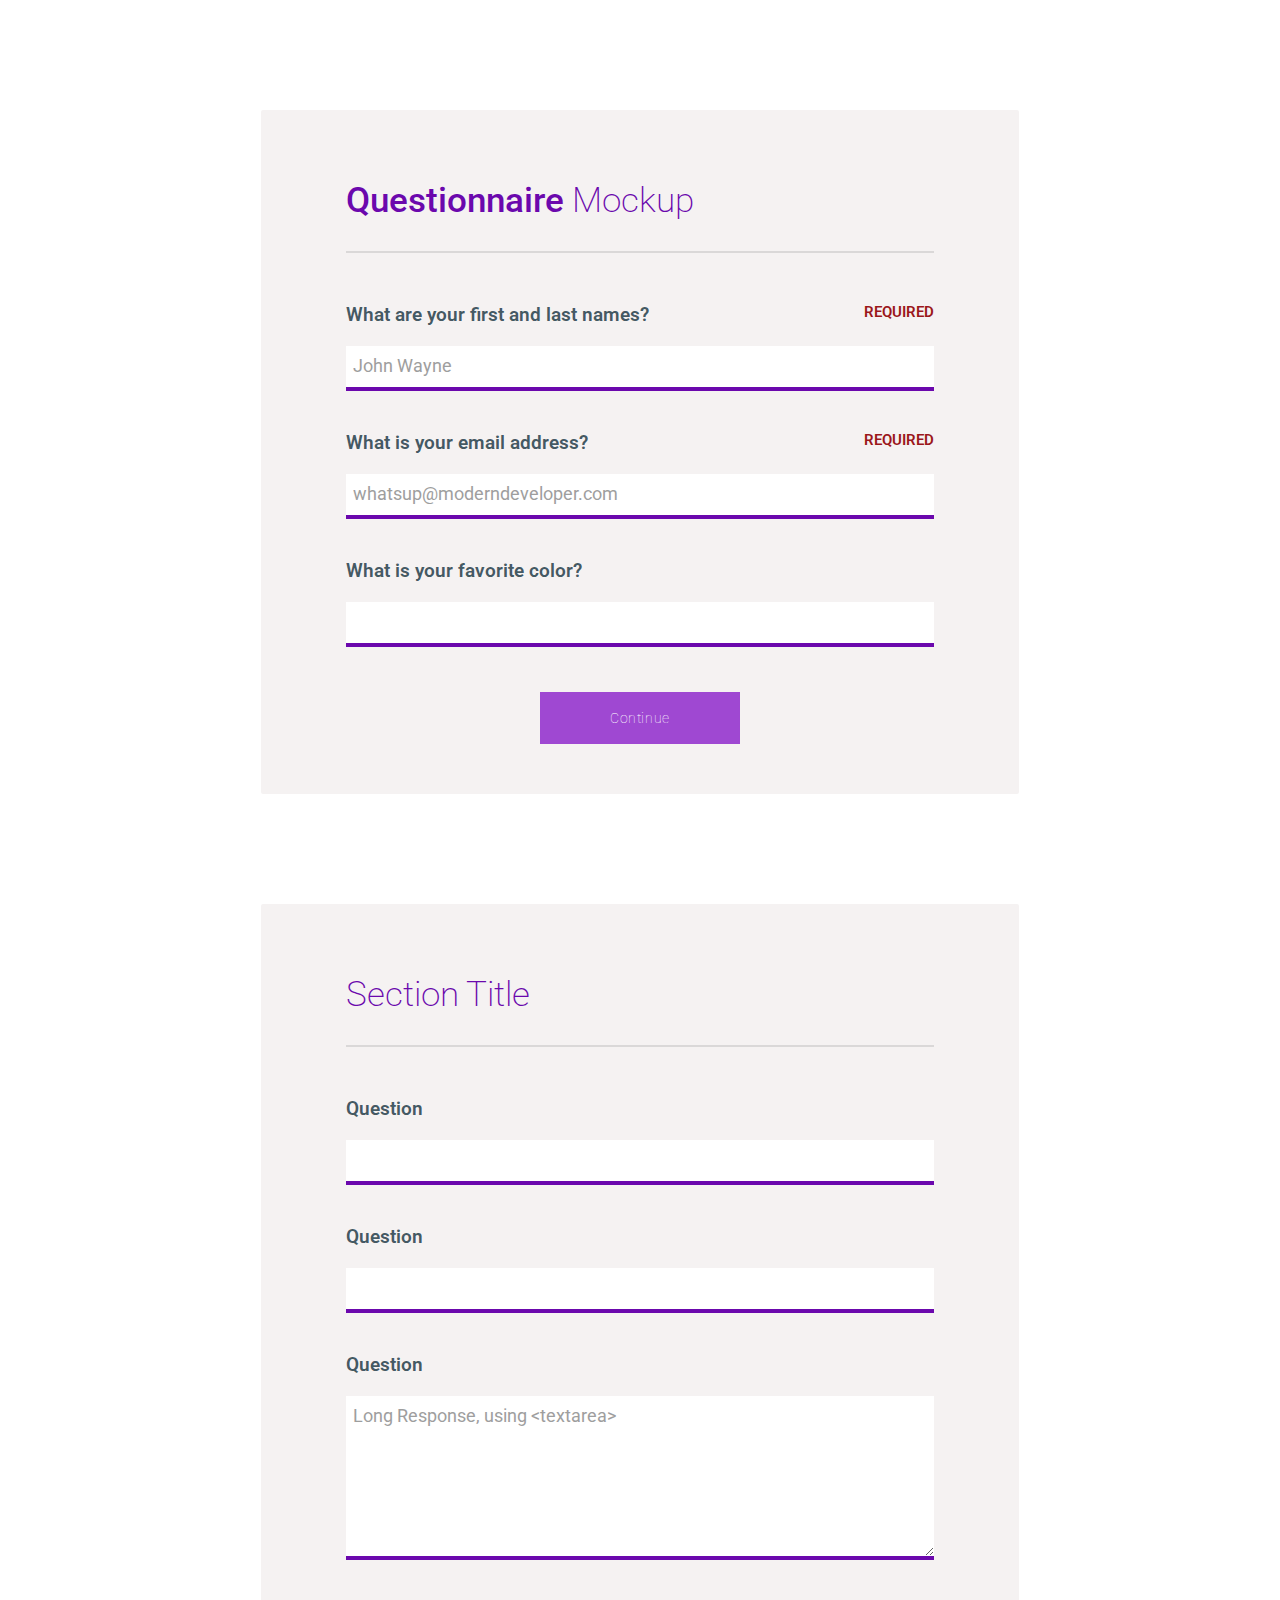
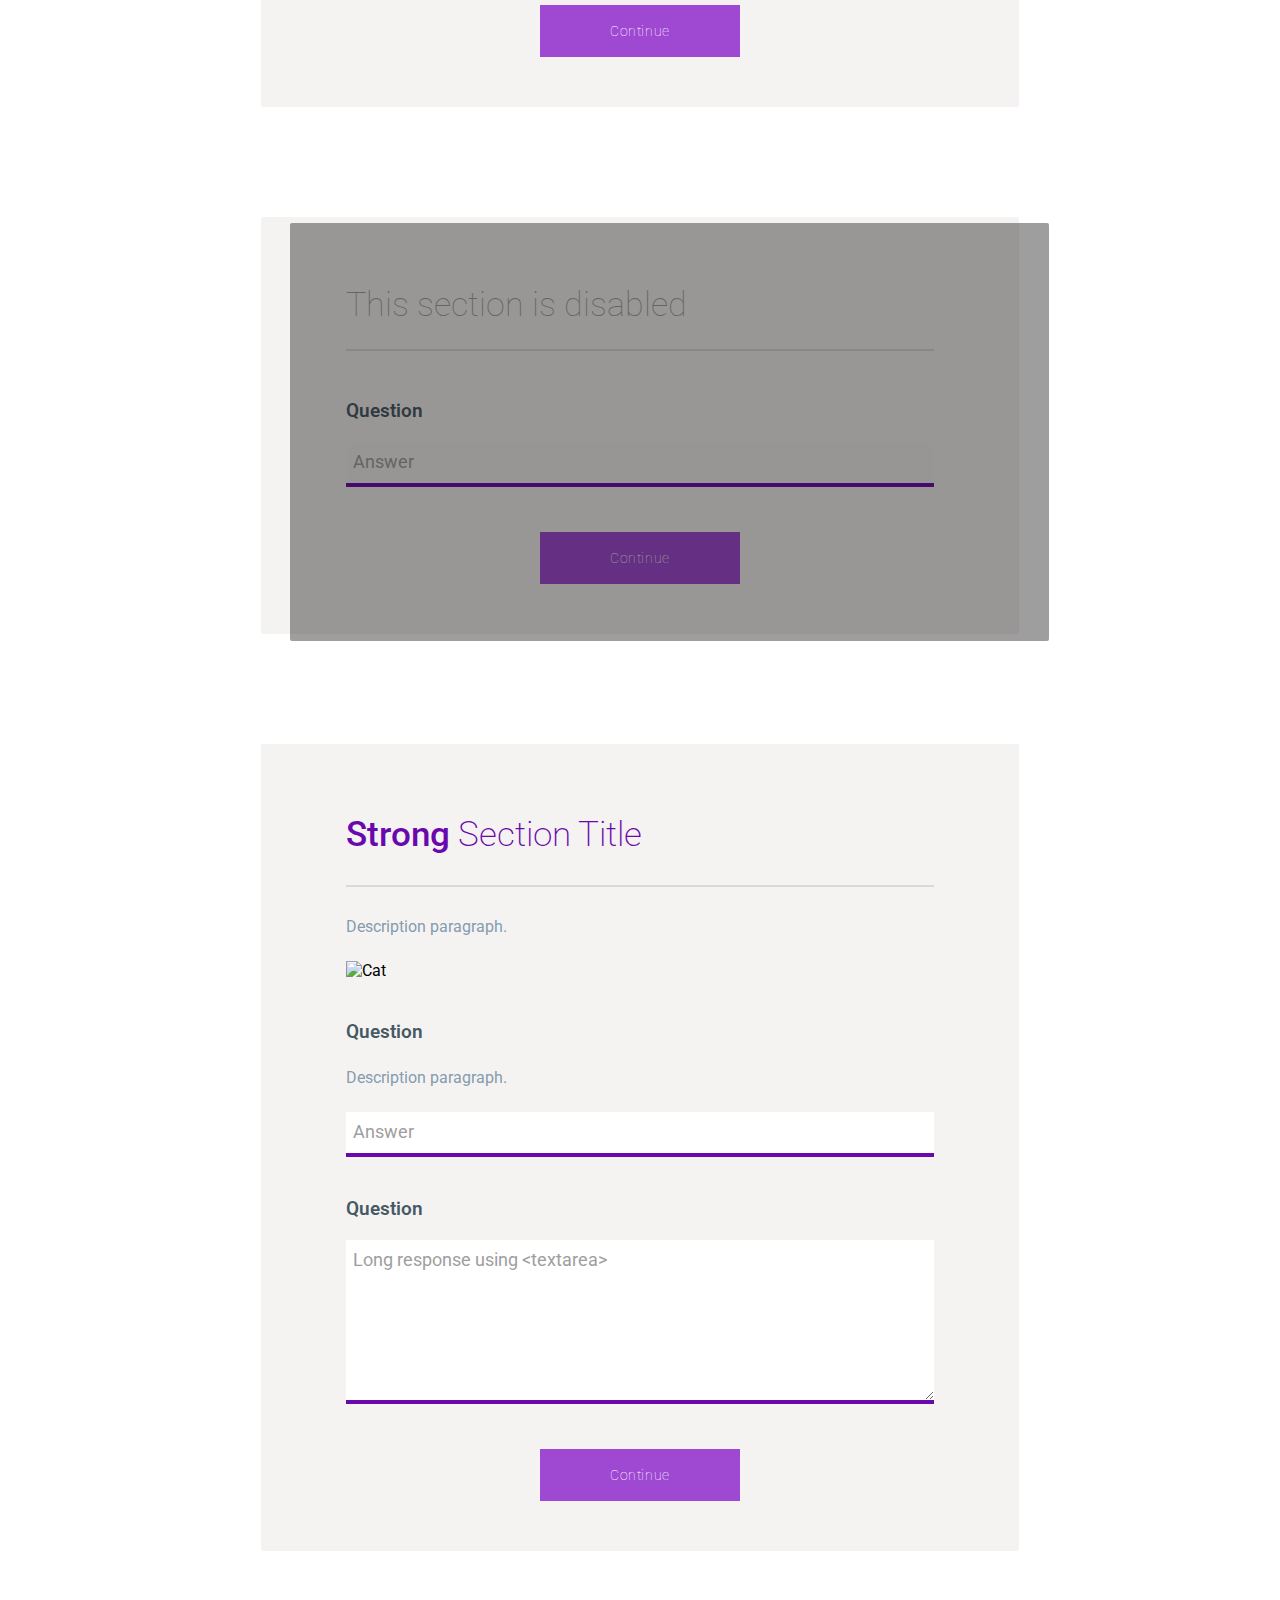
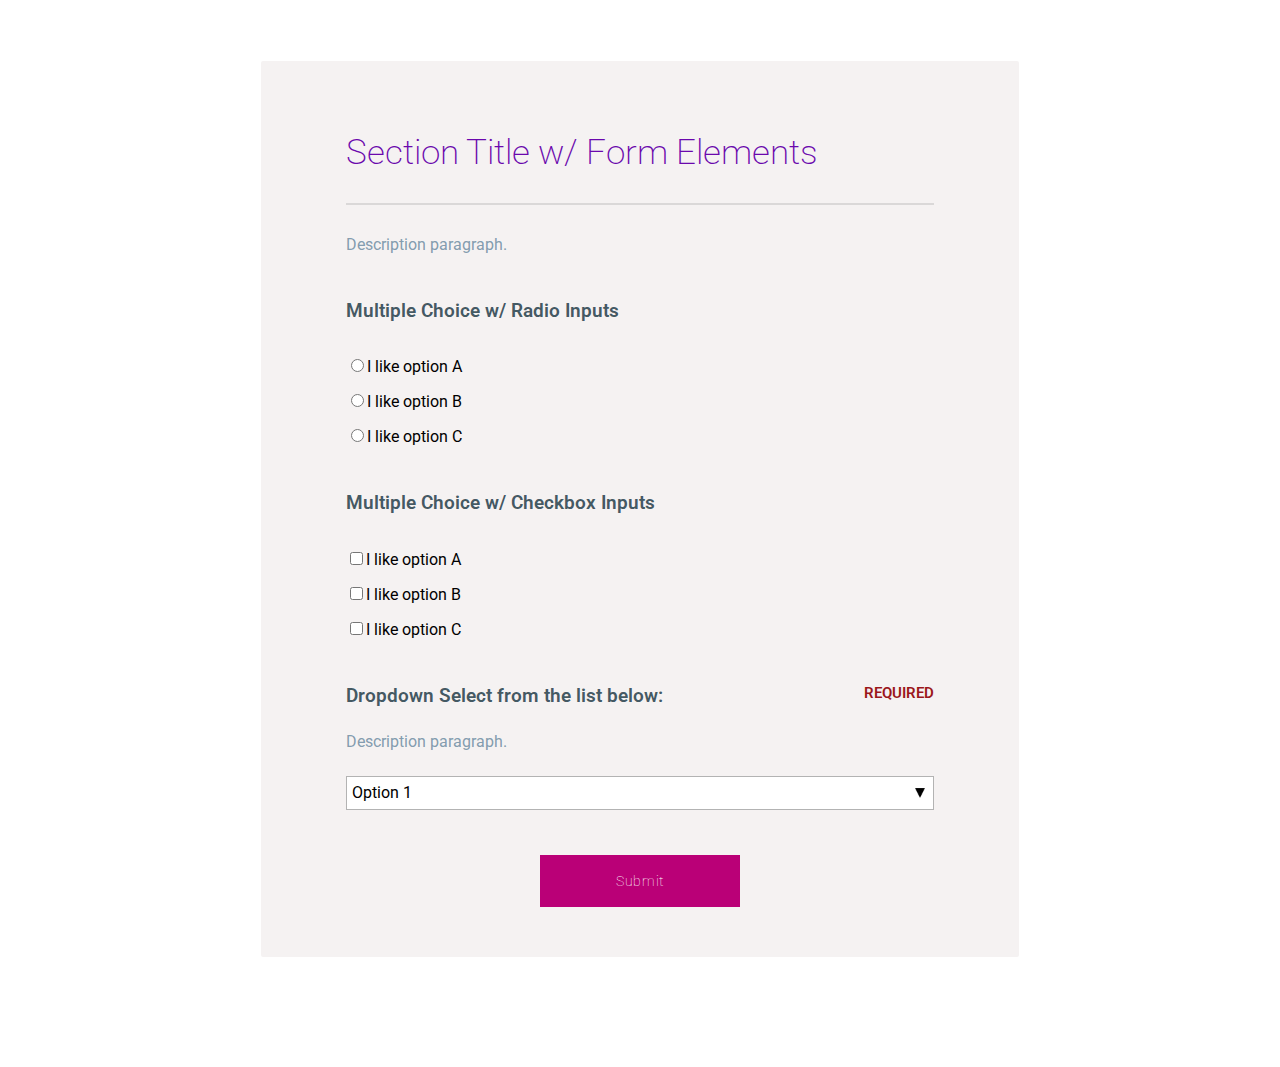
==== index.html @ afa5de81 "Continue working on the CSS; complete layout and work on styling" ====
<!DOCTYPE html>
<html lang="en">
<head>
	<meta charset="UTF-8">
	<title>Questionnaire App</title>
	<link rel="stylesheet" type="text/css" href="./style.css">
	<link href="https://fonts.googleapis.com/css?family=Roboto:400,300,500,700" rel="stylesheet" type="text/css">
</head>
<body>
	<form action="" class="questionnaire">
		<fieldset class="questionnaire-card">
			<h2 class="title">
				<strong>Questionnaire</strong> Mockup
			</h2>
			<label for="card1-name" class="question required">What are your first and last names?</label>
			<input type="text" id="card1-name" class="short-answer" placeholder="John Wayne">
			<label for="card1-email" class="question required">What is your email address?</label>
			<input type="text" id="card1-email" class="short-answer" placeholder="whatsup@moderndeveloper.com">
			<label for="card1-color" class="question">What is your favorite color?</label>
			<input type="text" id="card1-color" class="short-answer" placeholder="">
			<button class="button">Continue</button>
		</fieldset>

		<fieldset class="questionnaire-card">
			<h2 class="title">
					Section Title
			</h2>
			<label for="card2-question1" class="question">Question</label>
			<input type="text" id="card2-question1" class="short-answer" placeholder="">
			<label for="card2-question2" class="question">Question</label>
			<input type="text" id="card2-question2" class="short-answer" placeholder="">
			<label for="card2-question3" class="question">Question</label>
			<textarea name="" id="card2-question3" class="long-answer" cols="30" rows="7" placeholder="Long Response, using &lt;textarea&gt;"></textarea>
			<button class="button">Continue</button>
		</fieldset>

		<div class="disabled-gray"></div>
		<fieldset class="questionnaire-card disabled">
			<h2>This section is disabled</h2>
			<label class="question" for="card3-question1">Question</label>
			<input id="card3-question1" class ="short-answer" type="text" placeholder="Answer" disabled>
			<button class="button" disabled>Continue</button>
		</fieldset>

		<fieldset class="questionnaire-card">
			<h2 class="title">
				<strong>Strong</strong> Section Title
			</h2>
			<p class="description">Description paragraph.</p>
			<img class="form-image" src="./images/city_and_sun.jpeg" alt="Cat">
			<label class="question" for="card4-question1">Question</label>
			<p class="description">Description paragraph.</p>
			<input id="card4-question1" class="short-answer" type="text" placeholder="Answer">
			<label class="question" for="card4-question2">Question</label>
			<textarea name="" id="card4-question2" class="long-answer" cols="30" rows="7" placeholder="Long response using &lt;textarea&gt;"></textarea>
			<button class="button">Continue</button>
		</fieldset>

		<fieldset class="questionnaire-card">
			<h2 class="title">Section Title w/ Form Elements</h2>
			<p class="description">Description paragraph.</p>
			<fieldset class="multiple-choice">
			<legend class="multiple-choice-header">Multiple Choice w/ Radio Inputs</legend>
				<label for="card5-radio1">
				<input id="card5-radio1" type="radio" name="radio" class="radio">I like option A
				</label>
				<label for="card5-radio2">
					<input id="card5-radio2" type="radio" name="radio" class="radio">I like option B
				</label>
				<label for="card5-radio3">
					<input id="card5-radio3" type="radio" name="radio" class="radio">I like option C
				</label>
			</fieldset>
			<fieldset class="multiple-choice">
			<legend class="multiple-choice-header">Multiple Choice w/ Checkbox Inputs</legend>

				<label for="card5-checkbox1"><input id="card5-checkbox1" type="checkbox">I like option A</label>
				<label for="card5-checkbox2"><input id="card5-checkbox2" type="checkbox">I like option B</label>
				<label for="card5-checkbox3"><input id="card5-checkbox3" type="checkbox">I like option C</label>
			</fieldset>
			<label for="card5-select1" class="select-label required">Dropdown Select from the list below:</label>
			<p class="description">Description paragraph.</p>
			<div class="select">
				<select name="" id="card5-select1" class="dropdown">
					<option value="">Option 1</option>
					<option value="">Option 2</option>
				</select>
			</div>
			<input type="submit" class="submit">
		</fieldset>
	</form>
</body>
</html>
---- style.css ----
* {
    box-sizing: border-box;
}

/*element styles*/

html {
  background: url(./images/city_and_water.jpg) no-repeat center center fixed;
  -webkit-background-size: cover;
  -moz-background-size: cover;
  -o-background-size: cover;
  background-size: cover;
}

body {
    font-size: 16px;
    font-family: "Roboto", "Helvetica Neue", sans-serif;
}

select {
    height: 3rem;
    border: 1px solid #ccc;
    font-size: inherit;
    font-family: inherit;
    background: url(./images/down_arrow.png) no-repeat right #fff;
    width: 100%;
    padding: 5px;
    font-size: 16px;
    line-height: 1;
    border: 1px solid rgba(128, 128, 128, 0.6);
    border-radius: 0;
    height: 34px;
    -webkit-appearance: none;
    background-size: 10px;
    background-position: 98.5%;
}

.submit {
    background: #BA0077;
}

.button {
    background: #9F48D2;
}

button,
.submit {
    color: white;
    font-family: Roboto;
    font-size: 14px;
    font-weight: 100;
    letter-spacing: .04em;
    width: 200px;
    padding: 18px;
    border: none;
    margin: 45px auto 0;
    display: block;
    cursor: pointer;
    transition: .2s;
}



strong {
    font-weight: 500;
}


/*class and ID styles*/

fieldset.questionnaire-card {
    width: 60%;
    margin: 110px auto;
    padding: 40px 85px 50px;
    /*background: #FAFAFA;*/
    background: #F5F2F2;
    border: none;
    border-radius: 2px;
}

h2.title {
    color: #6B08AD;
    padding-bottom: 30px;
    border-bottom: 2px solid rgba(128, 128, 128, 0.23);
    font-size: 2.2em;
    font-weight: 200;
    margin-bottom: 30px;
}

.disabled h2 {
    color: rgba(128, 128, 128, 0.74);
    font-weight: 100;
    font-size: 2.1em;
    border-bottom: 2px solid rgba(128, 128, 128, 0.23);
    padding-bottom: 25px;
}

.multiple-choice-header {
    margin-bottom: 9px;
}

.question, .multiple-choice-header, .select-label {
    font-weight: 600;
    color: rgba(28, 55, 68, 0.84);
    font-size: 1.2em;
    display: block;
    padding: 20px 0;
}

.short-answer {
    height: 45px;
}

.short-answer, .long-answer  {
    padding: 10px 7px;
    font-size: 1.1em;
    border: none;
    border-bottom: 4px solid #6B08AD;
    display: block;
    width: 100%;
    margin-bottom: 20px;
    -webkit-transition: all 0.40s;
    -moz-transition: all 0.40s;
    -ms-transition: all 0.40s;
    -o-transition: all 0.40s;
    outline: none;
}

.description {
    color: rgba(116, 145, 166, 0.90);;
    font-size: 1rem;
    margin-top: 5px;
    margin-bottom: 25px;
}

.multiple-choice {
    border: none;
    padding-left: 0;
    margin-left: 0;
}

.multiple-choice label {
    display: block;
    margin: 0 0 15px 0;
}

.disabled-gray {
    width: 59.3%;
    height: 418px;
    background: rgba(14, 13, 13, 0.4);
    position: absolute;
    top: 1823px;
    left: 290px;
    border-radius: 2px;
}

img.form-image {
    width: 100%;
    margin: 20px 0;
    display: block;
}

::-webkit-input-placeholder { /* WebKit, Blink, Edge */
    color: #9e9e9e;
    font-family: Roboto;
}
:-moz-placeholder { /* Mozilla Firefox 4 to 18 */
    color: #9e9e9e;
    font-family: Roboto;
    opacity:  1;
}
::-moz-placeholder { /* Mozilla Firefox 19+ */
    color: #9e9e9e;
    font-family: Roboto;
    opacity:  1;
}
:-ms-input-placeholder { /* Internet Explorer 10-11 */
    color: #9e9e9e;
    font-family: Roboto;
}


/*pseudo elements and styles*/

label.question.required:after,
label.select-label.required:after {
    content: "Required";
    float: right;
    color: #9B171B;
    font-size: .8em;
    text-transform: uppercase;
}

.short-answer:focus,
.long-answer:focus  {
  background: rgba(107, 8, 173, 0.05);
  /*box-shadow:  0 0 5px 2px #6B08AD;*/
/*  border-top: 4px solid #6B08AD;
  height: 41px;*/
}

button:active,
.submit:active {
    position: relative;
    top: 3px;
    outline: none;
}

input:focus,
button:focus,
select:focus {
    outline: none;
}

button:hover {
    background: #6B08AD;
}

.submit:hover {
    background: #920860;
}

button:hover,
.submit:hover {
    transition: .2s;
}

.disabled button:hover {
    background: #9F48D2;
    cursor: default;
}
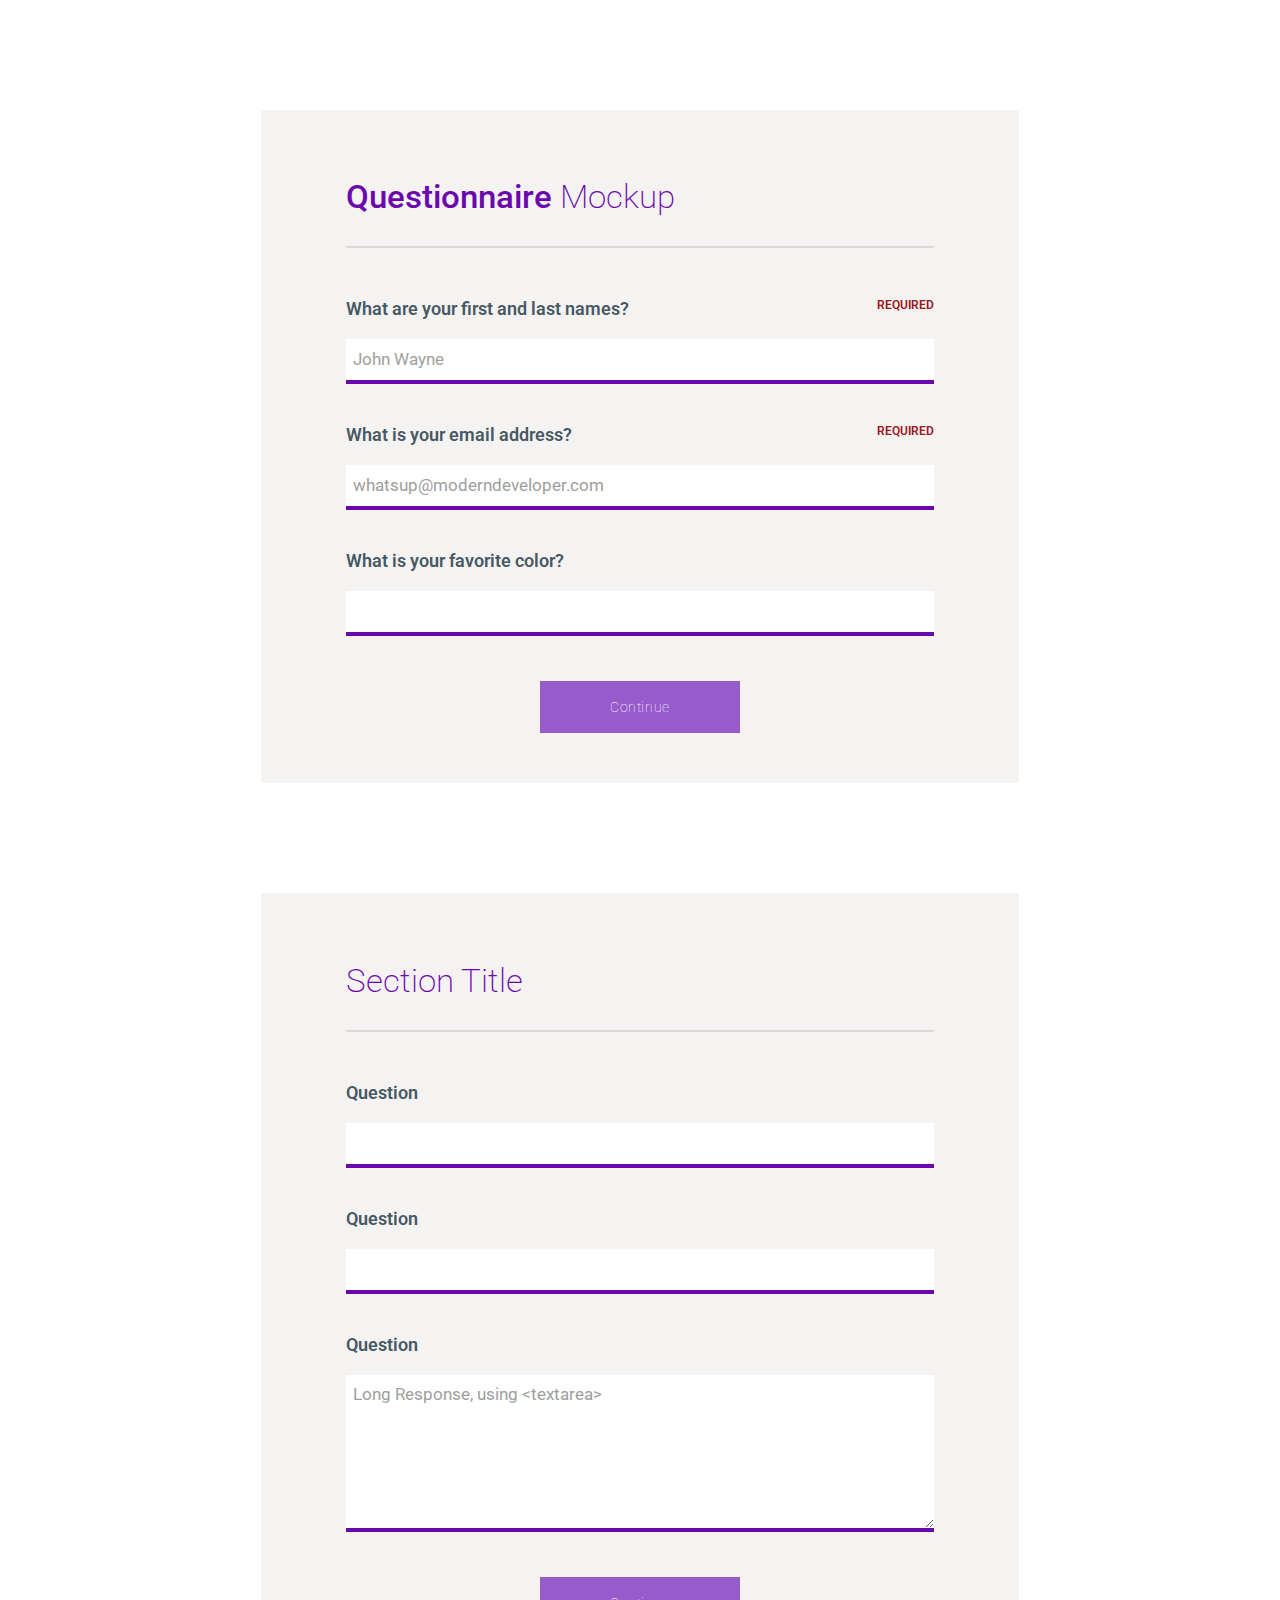
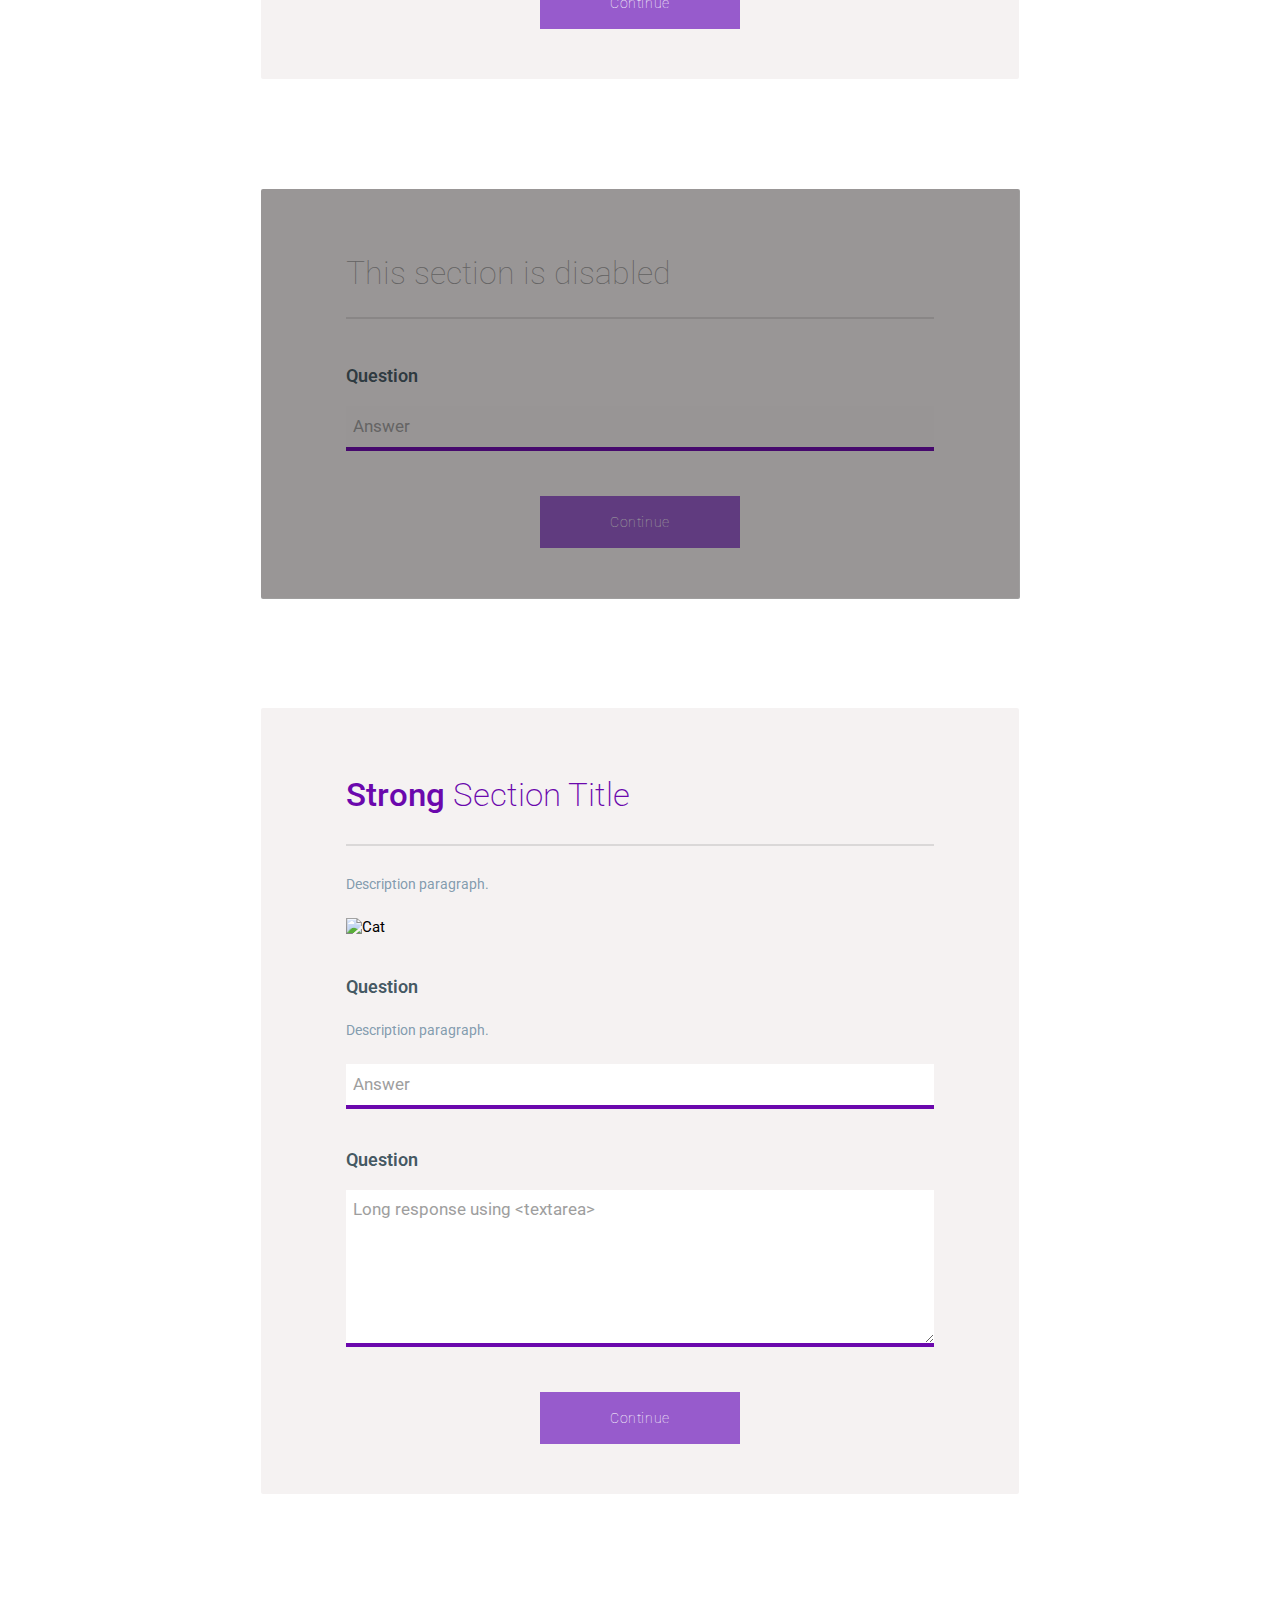
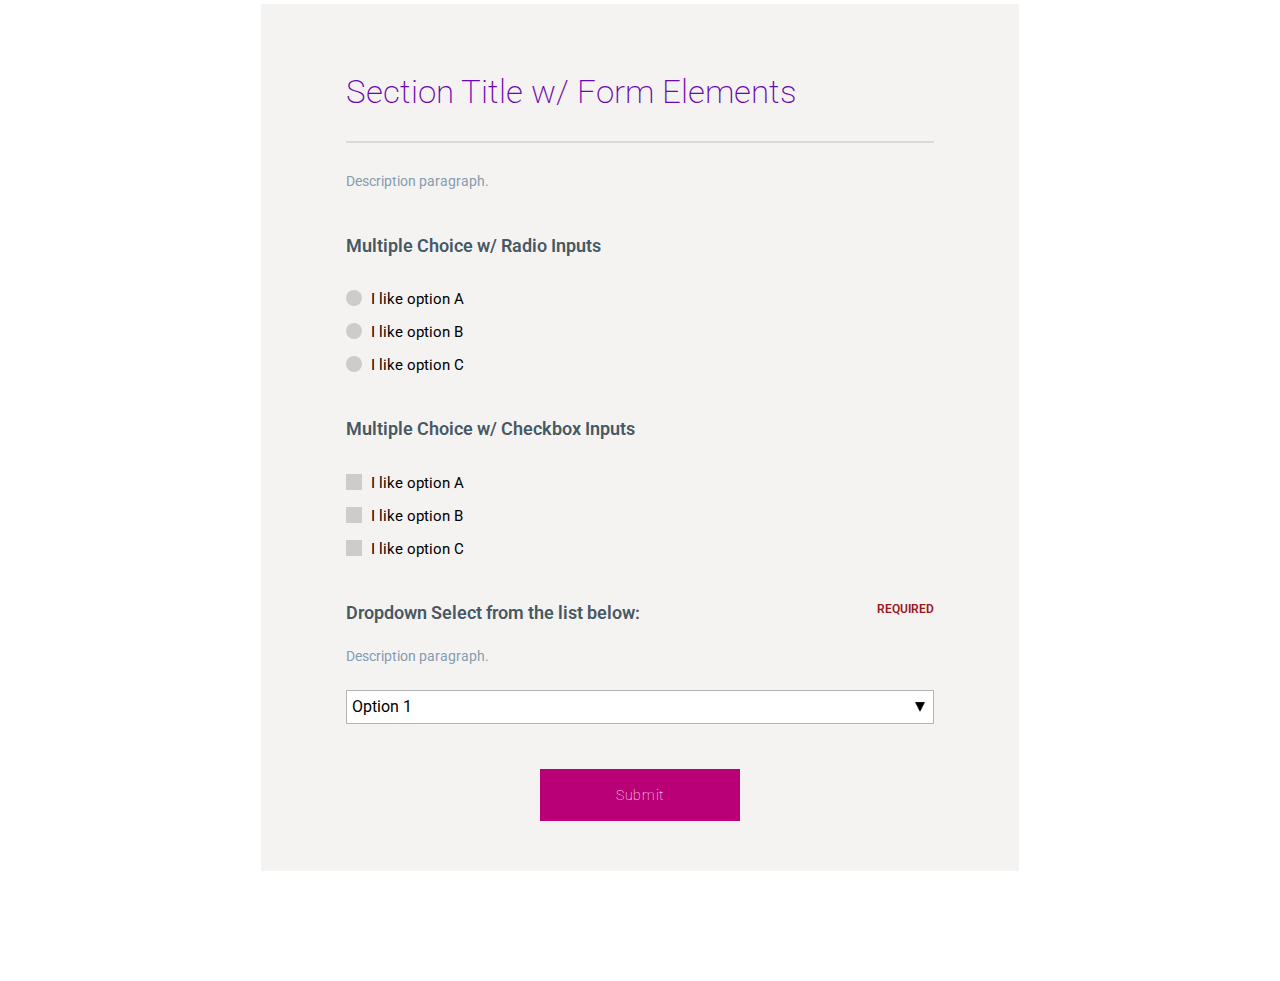
==== commit 43dbcfcf: "* Changed button color to a more blueish purple * Made font-size 1px smaller * Disabled div was a bi" ====
--- a/index.html
+++ b/index.html
@@ -34,8 +34,8 @@
 			<button class="button">Continue</button>
 		</fieldset>
 
-		<div class="disabled-gray"></div>
 		<fieldset class="questionnaire-card disabled">
+			<div class="disabled-gray"></div>
 			<h2>This section is disabled</h2>
 			<label class="question" for="card3-question1">Question</label>
 			<input id="card3-question1" class ="short-answer" type="text" placeholder="Answer" disabled>
@@ -61,22 +61,24 @@
 			<p class="description">Description paragraph.</p>
 			<fieldset class="multiple-choice">
 			<legend class="multiple-choice-header">Multiple Choice w/ Radio Inputs</legend>
-				<label for="card5-radio1">
-				<input id="card5-radio1" type="radio" name="radio" class="radio">I like option A
+				<input id="card5-radio1" type="radio" name="radio" class="radio">
+				<label for="card5-radio1" class="radio-label">I like option A
 				</label>
-				<label for="card5-radio2">
-					<input id="card5-radio2" type="radio" name="radio" class="radio">I like option B
+				<input id="card5-radio2" type="radio" name="radio" class="radio">
+				<label for="card5-radio2" class="radio-label">I like option B
 				</label>
-				<label for="card5-radio3">
-					<input id="card5-radio3" type="radio" name="radio" class="radio">I like option C
+				<input id="card5-radio3" type="radio" name="radio" class="radio">
+				<label for="card5-radio3" class="radio-label">I like option C
 				</label>
 			</fieldset>
 			<fieldset class="multiple-choice">
 			<legend class="multiple-choice-header">Multiple Choice w/ Checkbox Inputs</legend>
-
-				<label for="card5-checkbox1"><input id="card5-checkbox1" type="checkbox">I like option A</label>
-				<label for="card5-checkbox2"><input id="card5-checkbox2" type="checkbox">I like option B</label>
-				<label for="card5-checkbox3"><input id="card5-checkbox3" type="checkbox">I like option C</label>
+				<input id="card5-checkbox1" type="checkbox">
+				<label for="card5-checkbox1" class="checkbox-label">I like option A</label>
+				<input id="card5-checkbox2" type="checkbox">
+				<label for="card5-checkbox2" class="checkbox-label">I like option B</label>
+				<input id="card5-checkbox3" type="checkbox">
+				<label for="card5-checkbox3" class="checkbox-label">I like option C</label>
 			</fieldset>
 			<label for="card5-select1" class="select-label required">Dropdown Select from the list below:</label>
 			<p class="description">Description paragraph.</p>
--- a/style.css
+++ b/style.css
@@ -13,7 +13,7 @@
 }
 
 body {
-    font-size: 16px;
+    font-size: 15px;
     font-family: "Roboto", "Helvetica Neue", sans-serif;
 }
 
@@ -40,7 +40,7 @@
 }
 
 .button {
-    background: #9F48D2;
+    background: #975bcc;
 }
 
 button,
@@ -59,16 +59,59 @@
     transition: .2s;
 }
 
-
-
 strong {
     font-weight: 500;
 }
 
+/*radio button and checkbox styling*/
+
+label.radio-label, label.checkbox-label {
+    display: inline-block;
+    cursor: pointer;
+    position: relative;
+    padding-left: 25px;
+}
+
+input[type=radio], input[type=checkbox] {
+    display: none;
+}
+
+label.radio-label:before, label.checkbox-label:before {
+    content: "";
+    width: 16px;
+    height: 16px;
+    margin-right: 10px;
+    position: absolute;
+    left: 0px;
+    bottom: 2px;
+    background-color: #CCC;
+}
+
+label.radio-label:before {
+    border-radius: 8px;
+}
+
+input[type=radio]:checked + label.radio-label:before {
+    content: "\2022";
+    color: #696969;
+    font-size: 30px;
+    text-align: center;
+    line-height: 18px;
+}
+
+input[type=checkbox]:checked + label.checkbox-label:before {
+    content: "\2714";
+    text-shadow: 1px 1px 1px rgba(0, 0, 0, .2);
+    font-size: 15px;
+    color: #696969;
+    text-align: center;
+    line-height: 16px;
+}
 
 /*class and ID styles*/
 
 fieldset.questionnaire-card {
+    position: relative;
     width: 60%;
     margin: 110px auto;
     padding: 40px 85px 50px;
@@ -128,7 +171,7 @@
 
 .description {
     color: rgba(116, 145, 166, 0.90);;
-    font-size: 1rem;
+    font-size: .9rem;
     margin-top: 5px;
     margin-bottom: 25px;
 }
@@ -145,12 +188,12 @@
 }
 
 .disabled-gray {
-    width: 59.3%;
-    height: 418px;
+    position: absolute;
+    top: 0;
+    left: 0;
+    width: 759px;
+    height: 410px;
     background: rgba(14, 13, 13, 0.4);
-    position: absolute;
-    top: 1823px;
-    left: 290px;
     border-radius: 2px;
 }
 
@@ -187,7 +230,7 @@
     content: "Required";
     float: right;
     color: #9B171B;
-    font-size: .8em;
+    font-size: .65em;
     text-transform: uppercase;
 }
 
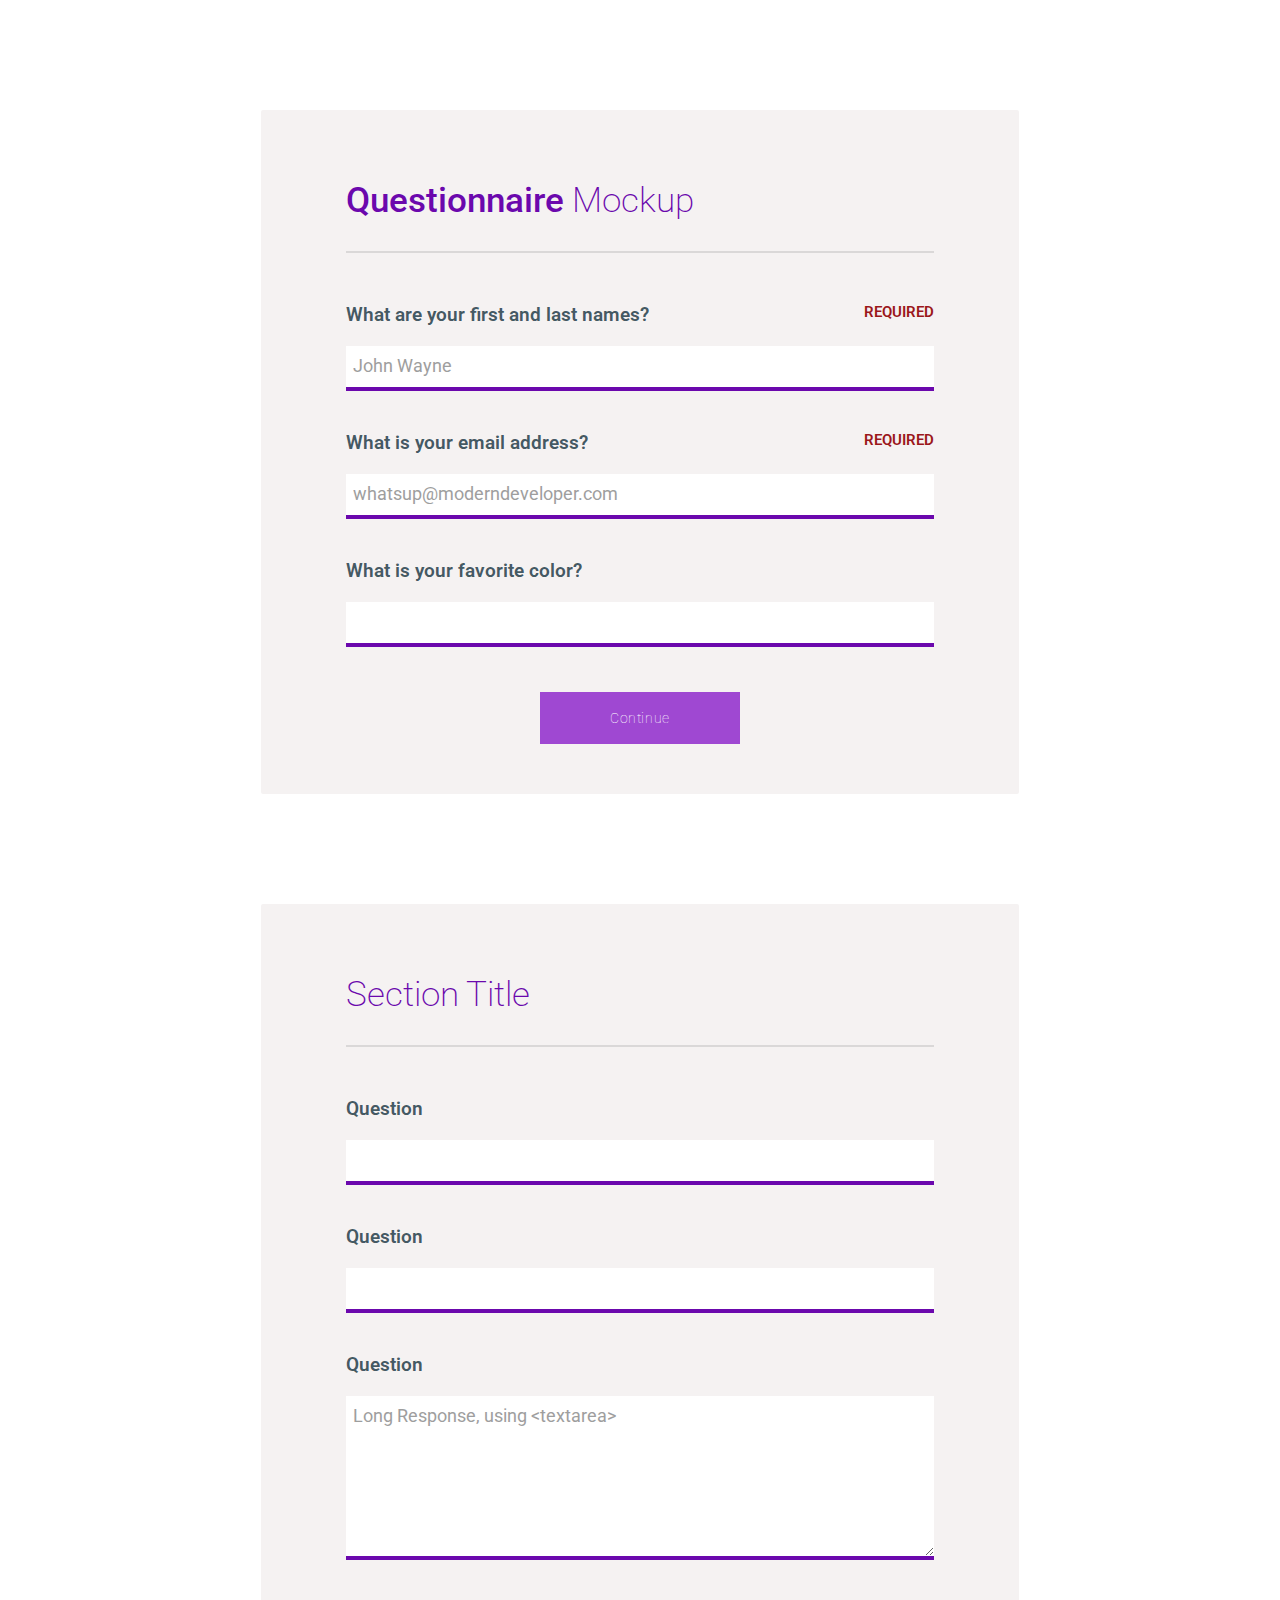
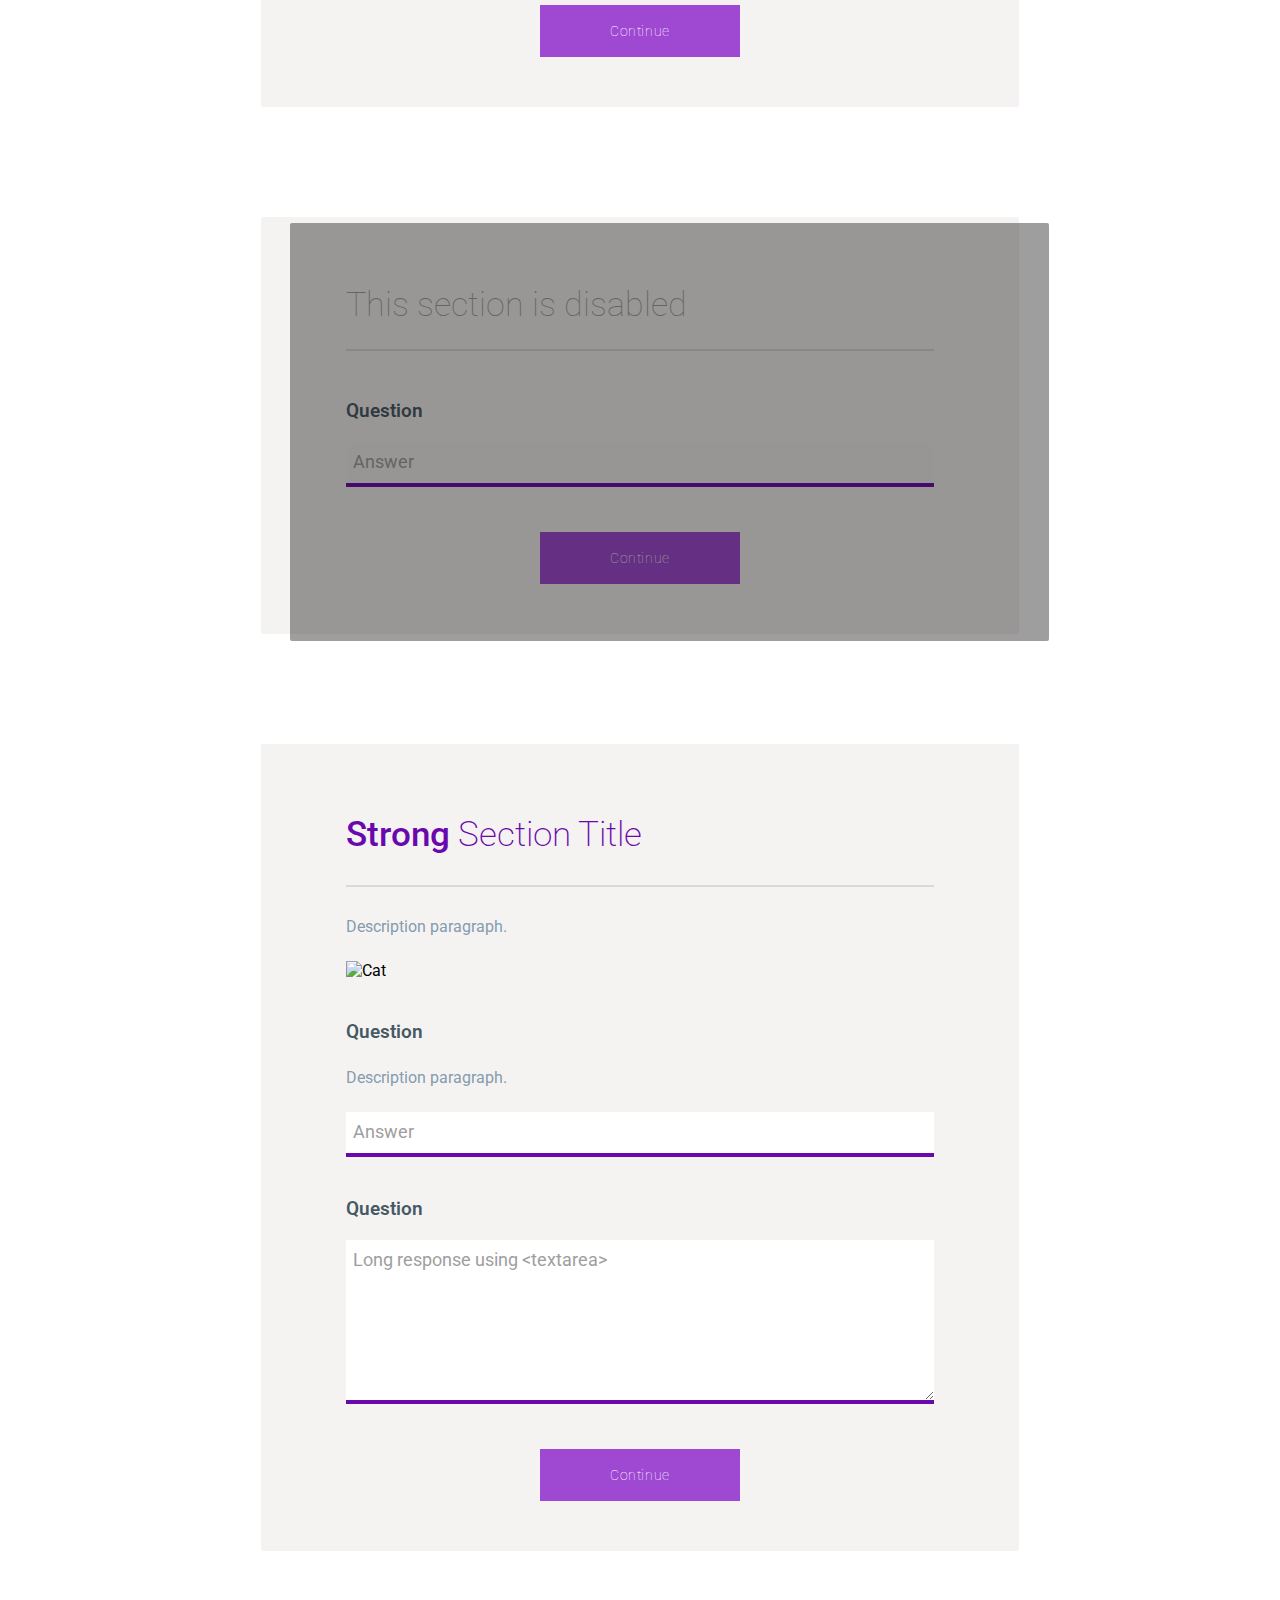
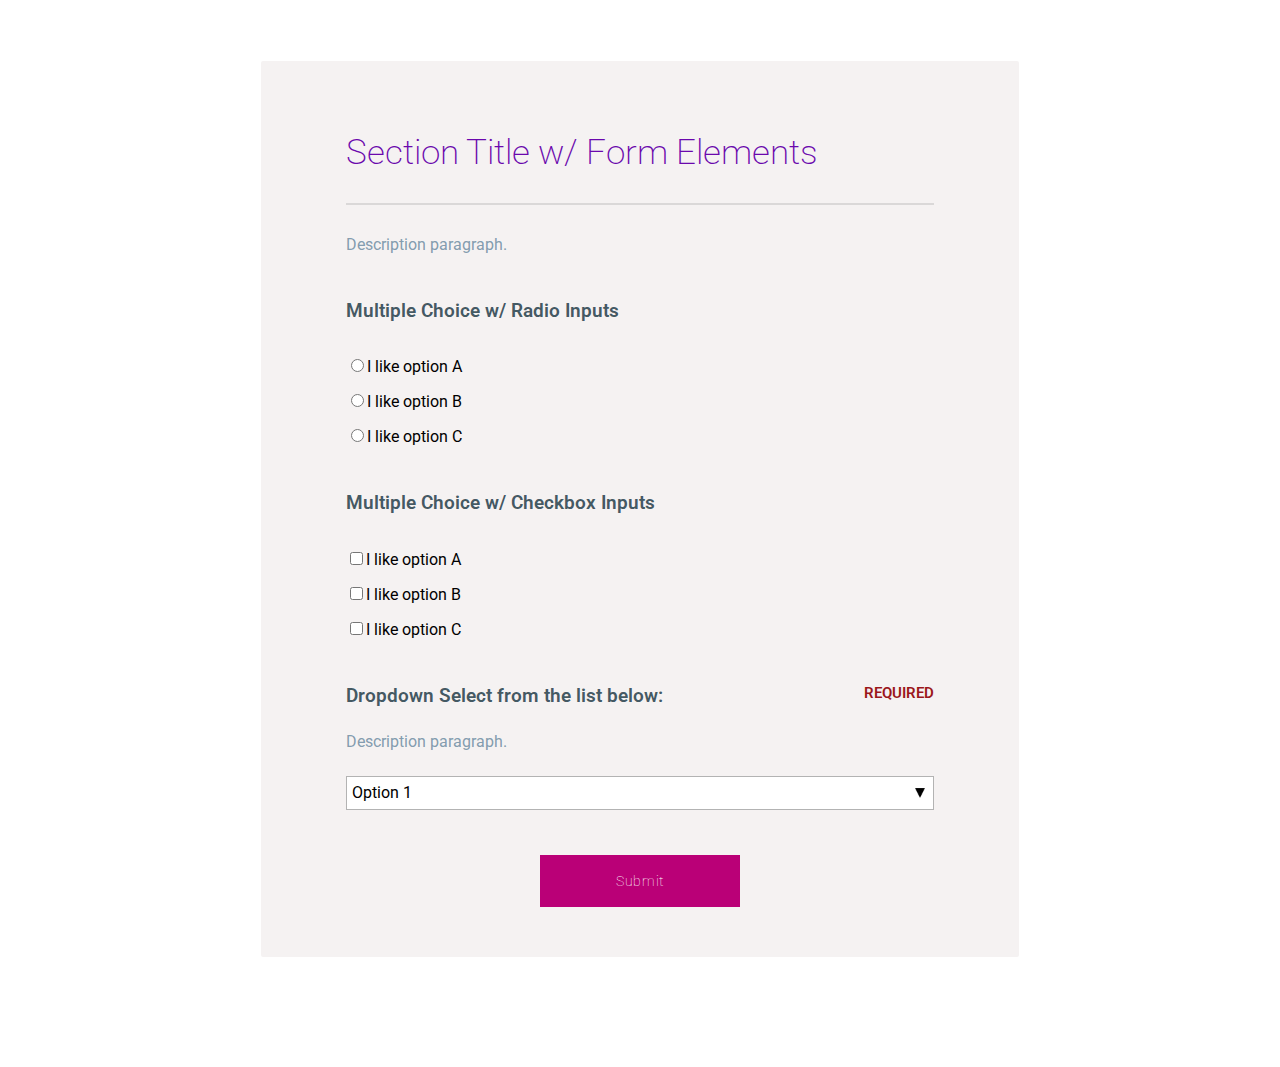
==== commit 218311aa: "Finished layout styling" ====
--- a/index.html
+++ b/index.html
@@ -34,8 +34,8 @@
 			<button class="button">Continue</button>
 		</fieldset>
 
+		<div class="disabled-gray"></div>
 		<fieldset class="questionnaire-card disabled">
-			<div class="disabled-gray"></div>
 			<h2>This section is disabled</h2>
 			<label class="question" for="card3-question1">Question</label>
 			<input id="card3-question1" class ="short-answer" type="text" placeholder="Answer" disabled>
@@ -61,24 +61,22 @@
 			<p class="description">Description paragraph.</p>
 			<fieldset class="multiple-choice">
 			<legend class="multiple-choice-header">Multiple Choice w/ Radio Inputs</legend>
-				<input id="card5-radio1" type="radio" name="radio" class="radio">
-				<label for="card5-radio1" class="radio-label">I like option A
+				<label for="card5-radio1">
+				<input id="card5-radio1" type="radio" name="radio" class="radio">I like option A
 				</label>
-				<input id="card5-radio2" type="radio" name="radio" class="radio">
-				<label for="card5-radio2" class="radio-label">I like option B
+				<label for="card5-radio2">
+					<input id="card5-radio2" type="radio" name="radio" class="radio">I like option B
 				</label>
-				<input id="card5-radio3" type="radio" name="radio" class="radio">
-				<label for="card5-radio3" class="radio-label">I like option C
+				<label for="card5-radio3">
+					<input id="card5-radio3" type="radio" name="radio" class="radio">I like option C
 				</label>
 			</fieldset>
 			<fieldset class="multiple-choice">
 			<legend class="multiple-choice-header">Multiple Choice w/ Checkbox Inputs</legend>
-				<input id="card5-checkbox1" type="checkbox">
-				<label for="card5-checkbox1" class="checkbox-label">I like option A</label>
-				<input id="card5-checkbox2" type="checkbox">
-				<label for="card5-checkbox2" class="checkbox-label">I like option B</label>
-				<input id="card5-checkbox3" type="checkbox">
-				<label for="card5-checkbox3" class="checkbox-label">I like option C</label>
+
+				<label for="card5-checkbox1"><input id="card5-checkbox1" type="checkbox">I like option A</label>
+				<label for="card5-checkbox2"><input id="card5-checkbox2" type="checkbox">I like option B</label>
+				<label for="card5-checkbox3"><input id="card5-checkbox3" type="checkbox">I like option C</label>
 			</fieldset>
 			<label for="card5-select1" class="select-label required">Dropdown Select from the list below:</label>
 			<p class="description">Description paragraph.</p>
--- a/style.css
+++ b/style.css
@@ -13,7 +13,7 @@
 }
 
 body {
-    font-size: 15px;
+    font-size: 16px;
     font-family: "Roboto", "Helvetica Neue", sans-serif;
 }
 
@@ -40,7 +40,7 @@
 }
 
 .button {
-    background: #975bcc;
+    background: #9F48D2;
 }
 
 button,
@@ -59,59 +59,16 @@
     transition: .2s;
 }
 
+
+
 strong {
     font-weight: 500;
 }
 
-/*radio button and checkbox styling*/
-
-label.radio-label, label.checkbox-label {
-    display: inline-block;
-    cursor: pointer;
-    position: relative;
-    padding-left: 25px;
-}
-
-input[type=radio], input[type=checkbox] {
-    display: none;
-}
-
-label.radio-label:before, label.checkbox-label:before {
-    content: "";
-    width: 16px;
-    height: 16px;
-    margin-right: 10px;
-    position: absolute;
-    left: 0px;
-    bottom: 2px;
-    background-color: #CCC;
-}
-
-label.radio-label:before {
-    border-radius: 8px;
-}
-
-input[type=radio]:checked + label.radio-label:before {
-    content: "\2022";
-    color: #696969;
-    font-size: 30px;
-    text-align: center;
-    line-height: 18px;
-}
-
-input[type=checkbox]:checked + label.checkbox-label:before {
-    content: "\2714";
-    text-shadow: 1px 1px 1px rgba(0, 0, 0, .2);
-    font-size: 15px;
-    color: #696969;
-    text-align: center;
-    line-height: 16px;
-}
 
 /*class and ID styles*/
 
 fieldset.questionnaire-card {
-    position: relative;
     width: 60%;
     margin: 110px auto;
     padding: 40px 85px 50px;
@@ -171,7 +128,7 @@
 
 .description {
     color: rgba(116, 145, 166, 0.90);;
-    font-size: .9rem;
+    font-size: 1rem;
     margin-top: 5px;
     margin-bottom: 25px;
 }
@@ -188,12 +145,12 @@
 }
 
 .disabled-gray {
+    width: 59.3%;
+    height: 418px;
+    background: rgba(14, 13, 13, 0.4);
     position: absolute;
-    top: 0;
-    left: 0;
-    width: 759px;
-    height: 410px;
-    background: rgba(14, 13, 13, 0.4);
+    top: 1823px;
+    left: 290px;
     border-radius: 2px;
 }
 
@@ -230,7 +187,7 @@
     content: "Required";
     float: right;
     color: #9B171B;
-    font-size: .65em;
+    font-size: .8em;
     text-transform: uppercase;
 }
 
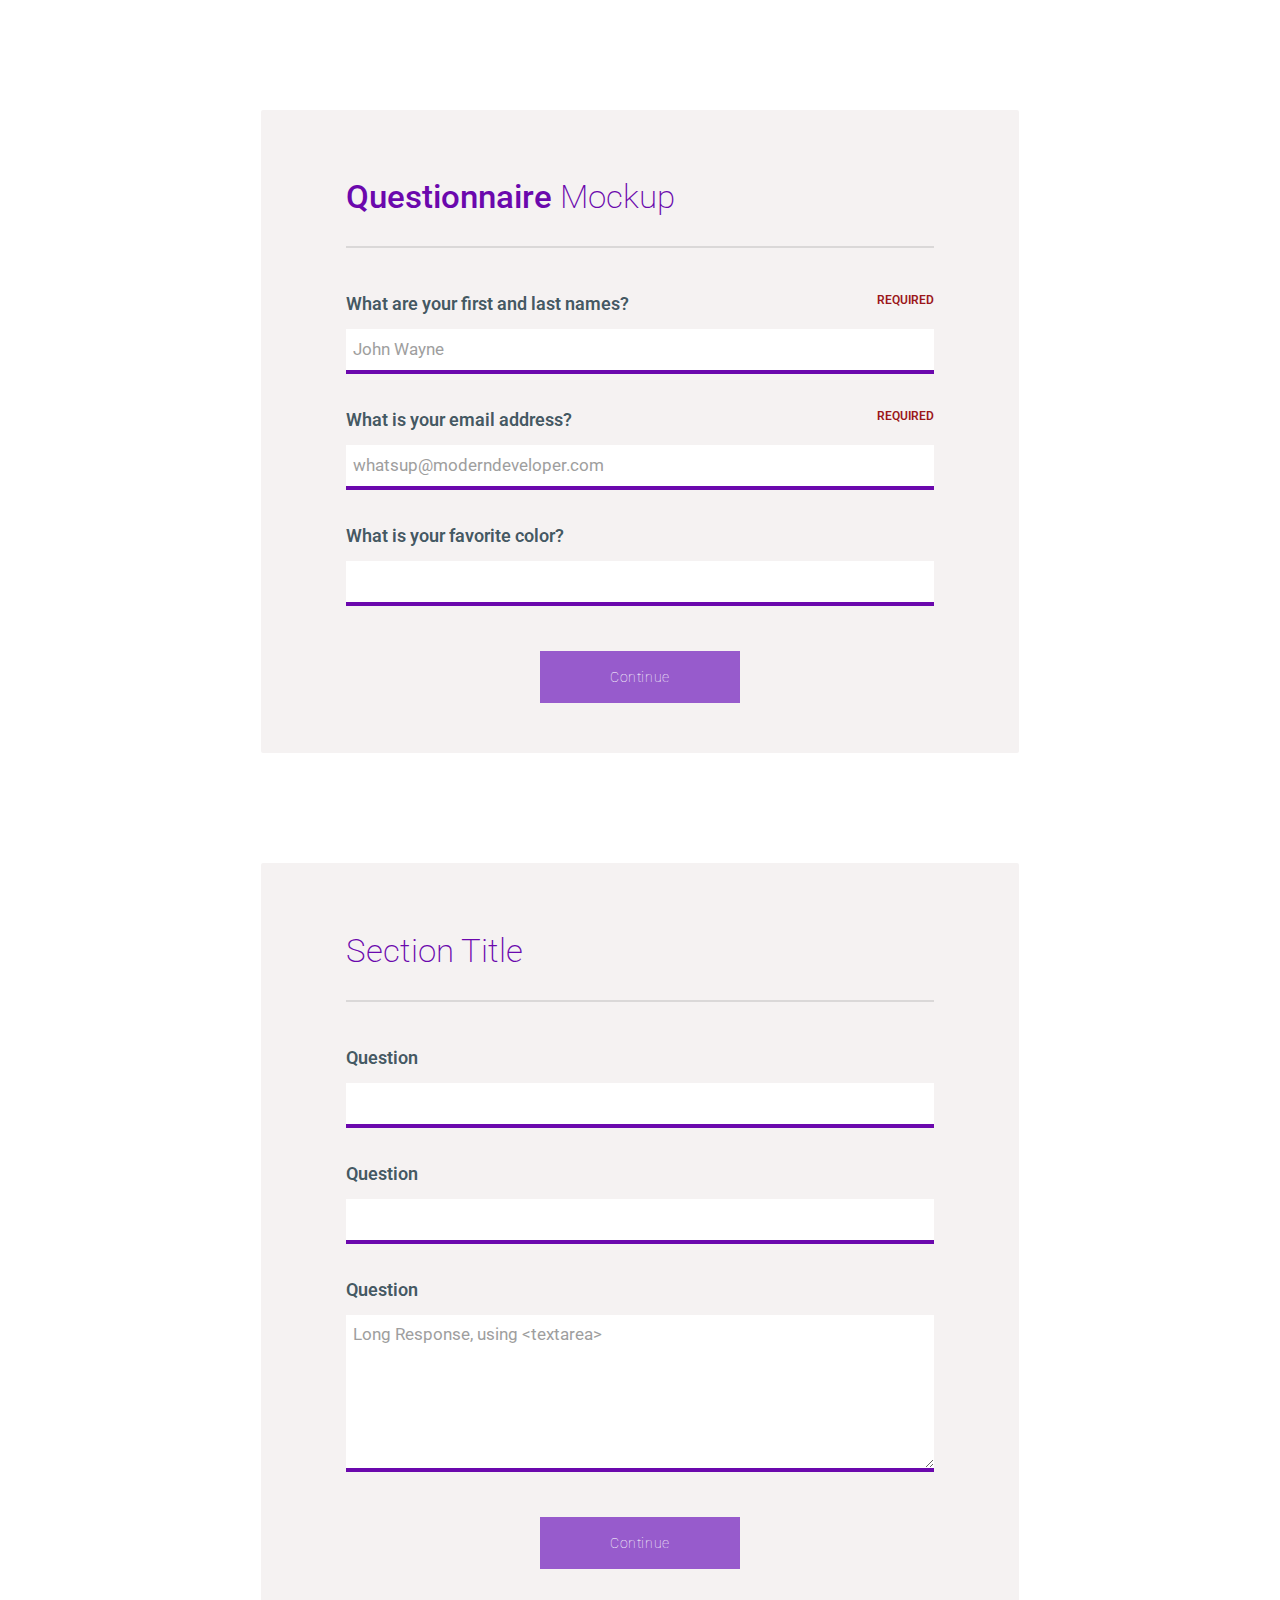
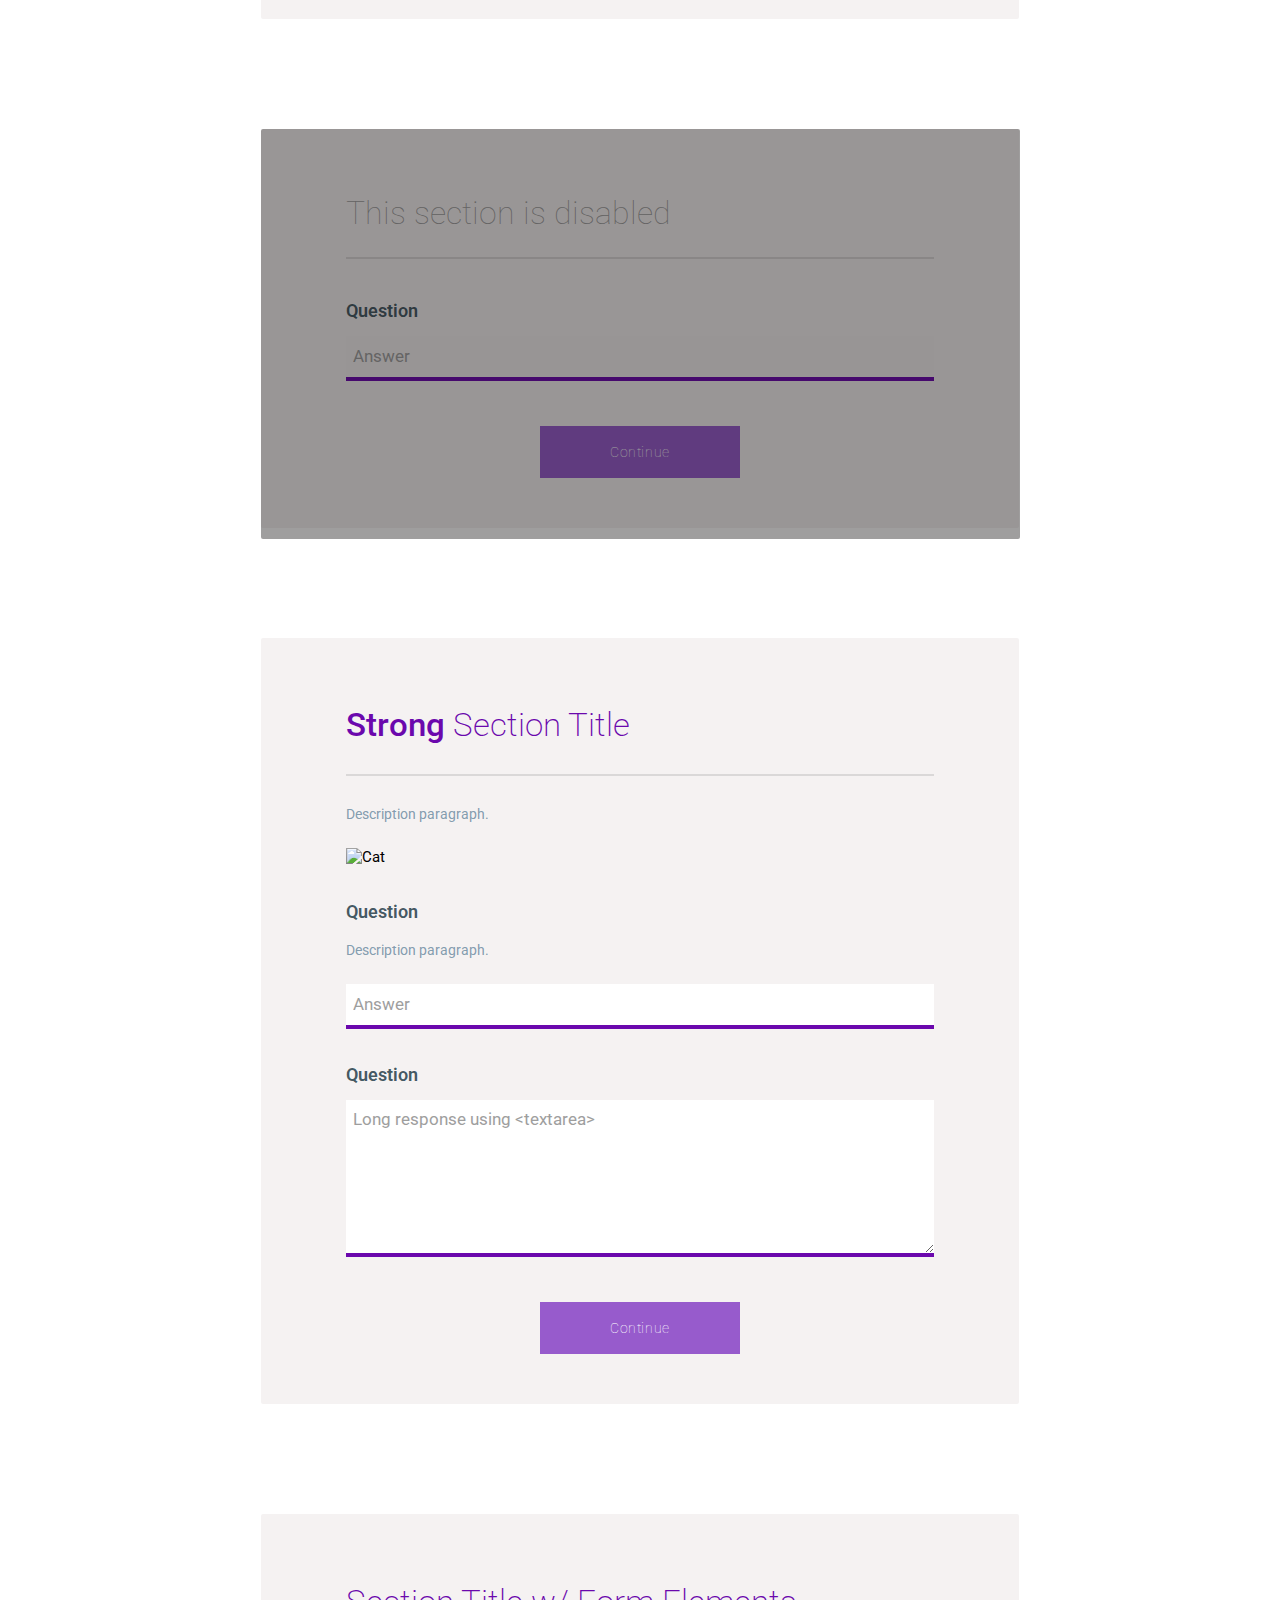
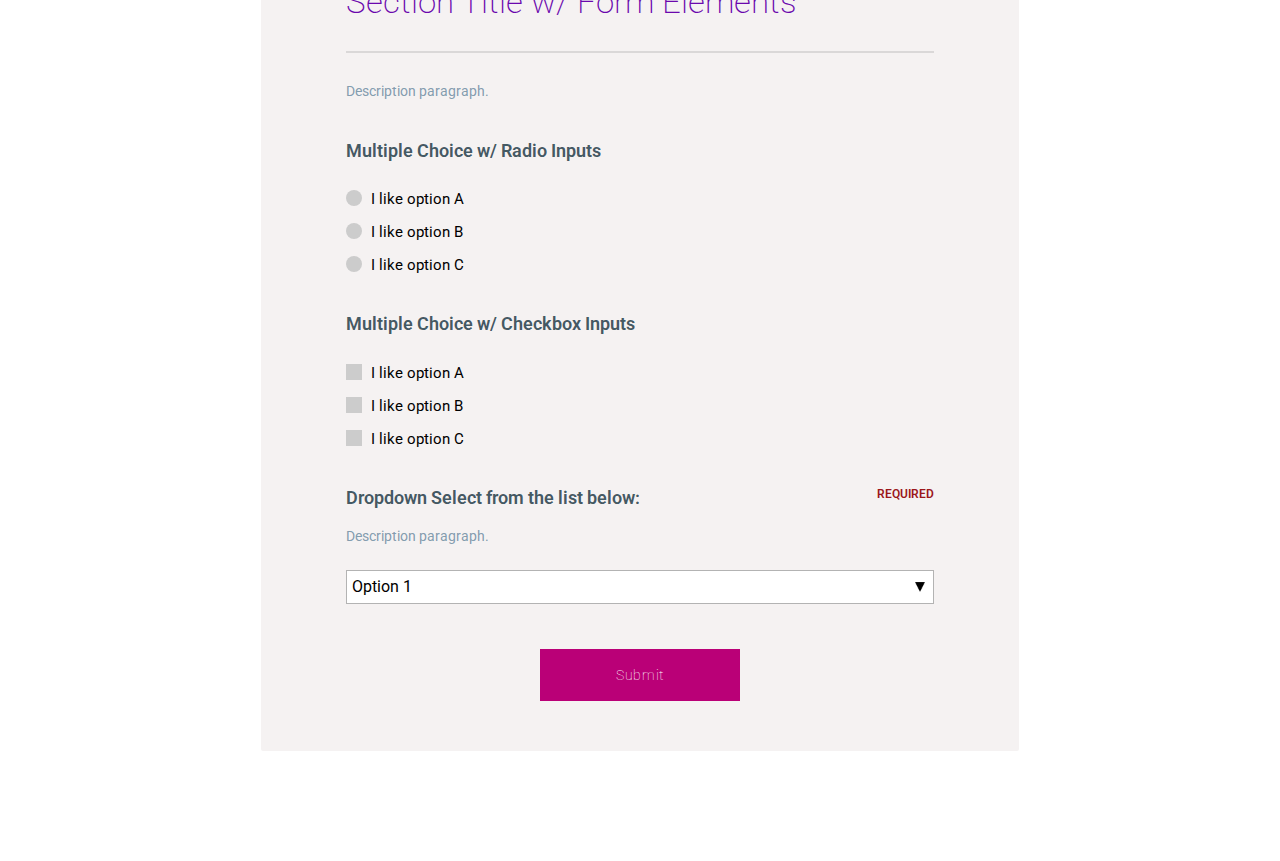
==== commit a3bc9959: "Merge Brent's round of changes from Saturday Merge remote-tracking branch 'upstream/master'" ====
--- a/index.html
+++ b/index.html
@@ -34,8 +34,8 @@
 			<button class="button">Continue</button>
 		</fieldset>
 
-		<div class="disabled-gray"></div>
 		<fieldset class="questionnaire-card disabled">
+			<div class="disabled-gray"></div>
 			<h2>This section is disabled</h2>
 			<label class="question" for="card3-question1">Question</label>
 			<input id="card3-question1" class ="short-answer" type="text" placeholder="Answer" disabled>
@@ -61,22 +61,24 @@
 			<p class="description">Description paragraph.</p>
 			<fieldset class="multiple-choice">
 			<legend class="multiple-choice-header">Multiple Choice w/ Radio Inputs</legend>
-				<label for="card5-radio1">
-				<input id="card5-radio1" type="radio" name="radio" class="radio">I like option A
+				<input id="card5-radio1" type="radio" name="radio" class="radio">
+				<label for="card5-radio1" class="radio-label">I like option A
 				</label>
-				<label for="card5-radio2">
-					<input id="card5-radio2" type="radio" name="radio" class="radio">I like option B
+				<input id="card5-radio2" type="radio" name="radio" class="radio">
+				<label for="card5-radio2" class="radio-label">I like option B
 				</label>
-				<label for="card5-radio3">
-					<input id="card5-radio3" type="radio" name="radio" class="radio">I like option C
+				<input id="card5-radio3" type="radio" name="radio" class="radio">
+				<label for="card5-radio3" class="radio-label">I like option C
 				</label>
 			</fieldset>
 			<fieldset class="multiple-choice">
 			<legend class="multiple-choice-header">Multiple Choice w/ Checkbox Inputs</legend>
-
-				<label for="card5-checkbox1"><input id="card5-checkbox1" type="checkbox">I like option A</label>
-				<label for="card5-checkbox2"><input id="card5-checkbox2" type="checkbox">I like option B</label>
-				<label for="card5-checkbox3"><input id="card5-checkbox3" type="checkbox">I like option C</label>
+				<input id="card5-checkbox1" type="checkbox">
+				<label for="card5-checkbox1" class="checkbox-label">I like option A</label>
+				<input id="card5-checkbox2" type="checkbox">
+				<label for="card5-checkbox2" class="checkbox-label">I like option B</label>
+				<input id="card5-checkbox3" type="checkbox">
+				<label for="card5-checkbox3" class="checkbox-label">I like option C</label>
 			</fieldset>
 			<label for="card5-select1" class="select-label required">Dropdown Select from the list below:</label>
 			<p class="description">Description paragraph.</p>
--- a/style.css
+++ b/style.css
@@ -13,7 +13,7 @@
 }
 
 body {
-    font-size: 16px;
+    font-size: 15px;
     font-family: "Roboto", "Helvetica Neue", sans-serif;
 }
 
@@ -40,7 +40,7 @@
 }
 
 .button {
-    background: #9F48D2;
+    background: #975bcc;
 }
 
 button,
@@ -59,16 +59,59 @@
     transition: .2s;
 }
 
-
-
 strong {
     font-weight: 500;
 }
 
+/*radio button and checkbox styling*/
+
+label.radio-label, label.checkbox-label {
+    display: inline-block;
+    cursor: pointer;
+    position: relative;
+    padding-left: 25px;
+}
+
+input[type=radio], input[type=checkbox] {
+    display: none;
+}
+
+label.radio-label:before, label.checkbox-label:before {
+    content: "";
+    width: 16px;
+    height: 16px;
+    margin-right: 10px;
+    position: absolute;
+    left: 0px;
+    bottom: 2px;
+    background-color: #CCC;
+}
+
+label.radio-label:before {
+    border-radius: 8px;
+}
+
+input[type=radio]:checked + label.radio-label:before {
+    content: "\2022";
+    color: #696969;
+    font-size: 30px;
+    text-align: center;
+    line-height: 18px;
+}
+
+input[type=checkbox]:checked + label.checkbox-label:before {
+    content: "\2714";
+    text-shadow: 1px 1px 1px rgba(0, 0, 0, .2);
+    font-size: 15px;
+    color: #696969;
+    text-align: center;
+    line-height: 16px;
+}
 
 /*class and ID styles*/
 
 fieldset.questionnaire-card {
+    position: relative;
     width: 60%;
     margin: 110px auto;
     padding: 40px 85px 50px;
@@ -104,7 +147,7 @@
     color: rgba(28, 55, 68, 0.84);
     font-size: 1.2em;
     display: block;
-    padding: 20px 0;
+    padding: 15px 0;
 }
 
 .short-answer {
@@ -128,7 +171,7 @@
 
 .description {
     color: rgba(116, 145, 166, 0.90);;
-    font-size: 1rem;
+    font-size: .9rem;
     margin-top: 5px;
     margin-bottom: 25px;
 }
@@ -145,12 +188,12 @@
 }
 
 .disabled-gray {
-    width: 59.3%;
-    height: 418px;
+    position: absolute;
+    top: 0;
+    left: 0;
+    width: 759px;
+    height: 410px;
     background: rgba(14, 13, 13, 0.4);
-    position: absolute;
-    top: 1823px;
-    left: 290px;
     border-radius: 2px;
 }
 
@@ -187,16 +230,14 @@
     content: "Required";
     float: right;
     color: #9B171B;
-    font-size: .8em;
+    font-size: .65em;
     text-transform: uppercase;
 }
 
 .short-answer:focus,
 .long-answer:focus  {
-  background: rgba(107, 8, 173, 0.05);
-  /*box-shadow:  0 0 5px 2px #6B08AD;*/
-/*  border-top: 4px solid #6B08AD;
-  height: 41px;*/
+  /*background: rgba(107, 8, 173, 0.05);*/
+  box-shadow: 0 0 5px 2px rgba(146, 144, 144, 0.8);
 }
 
 button:active,
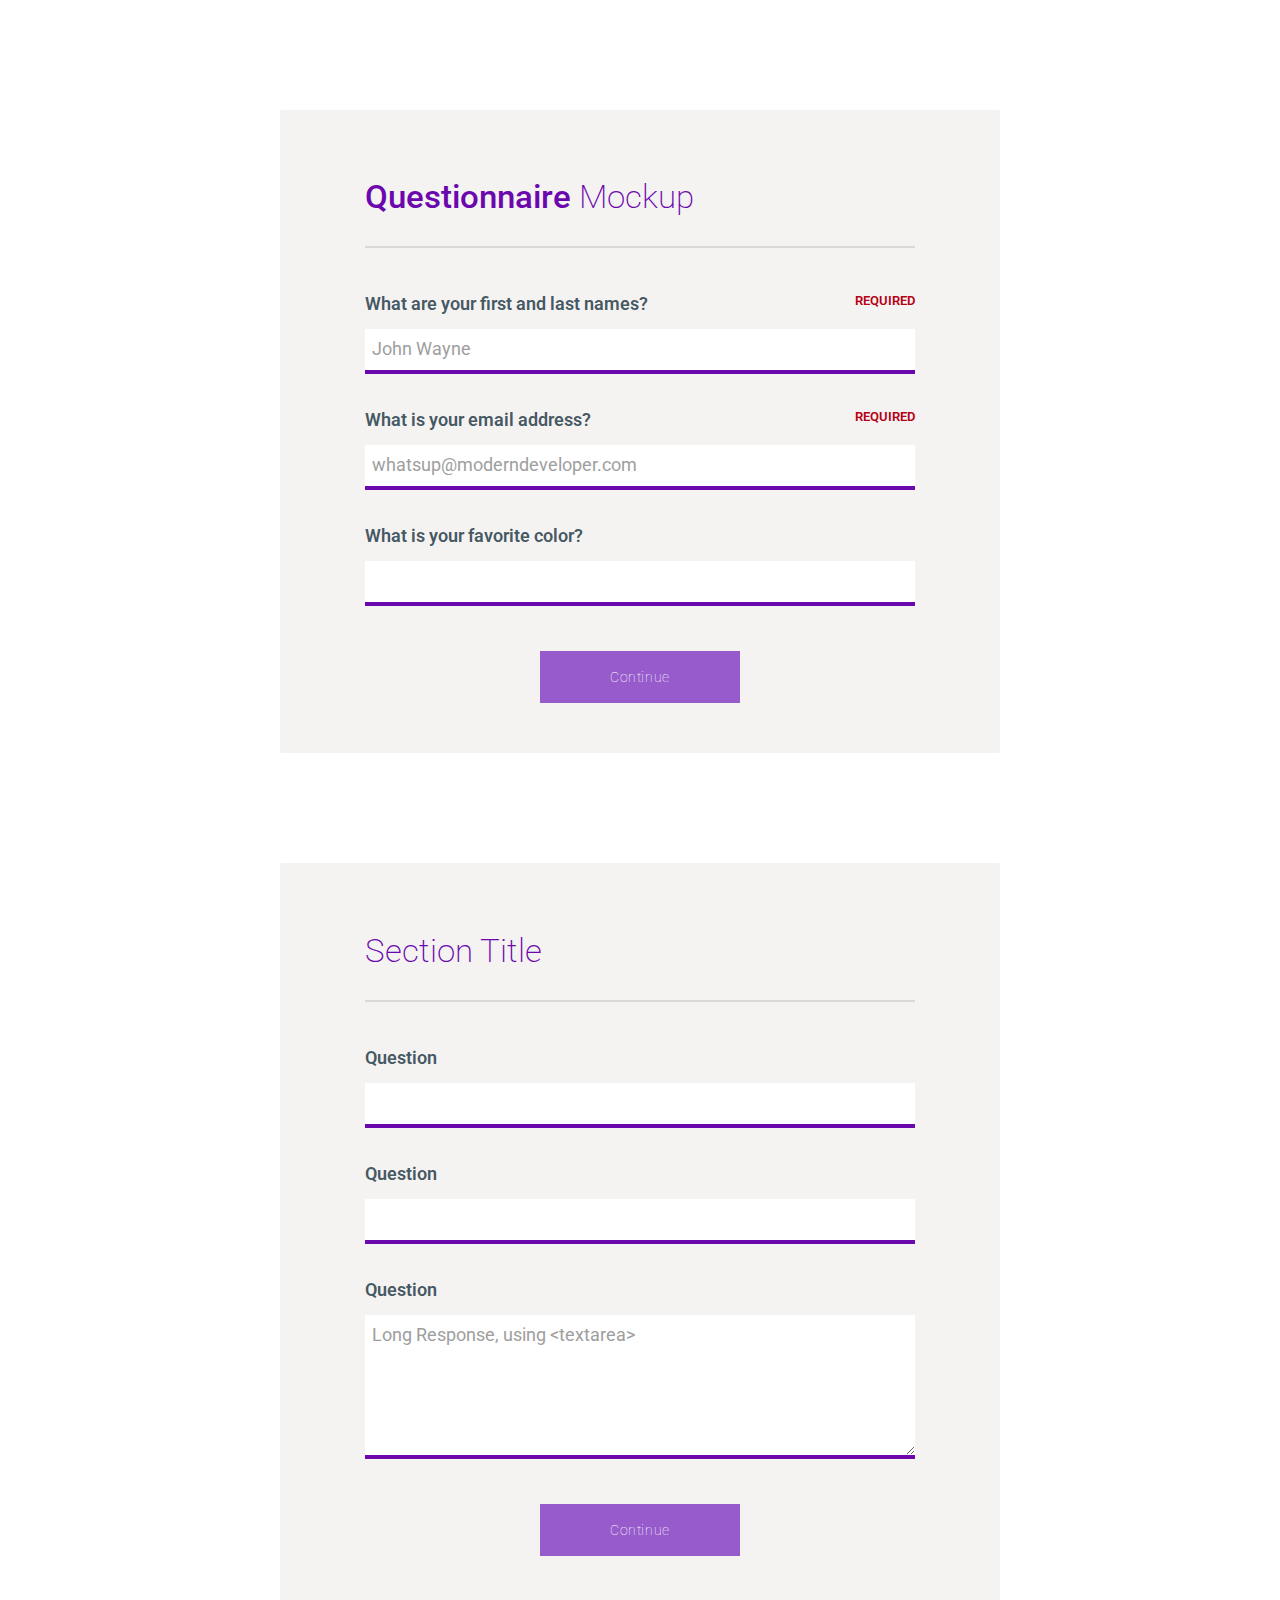
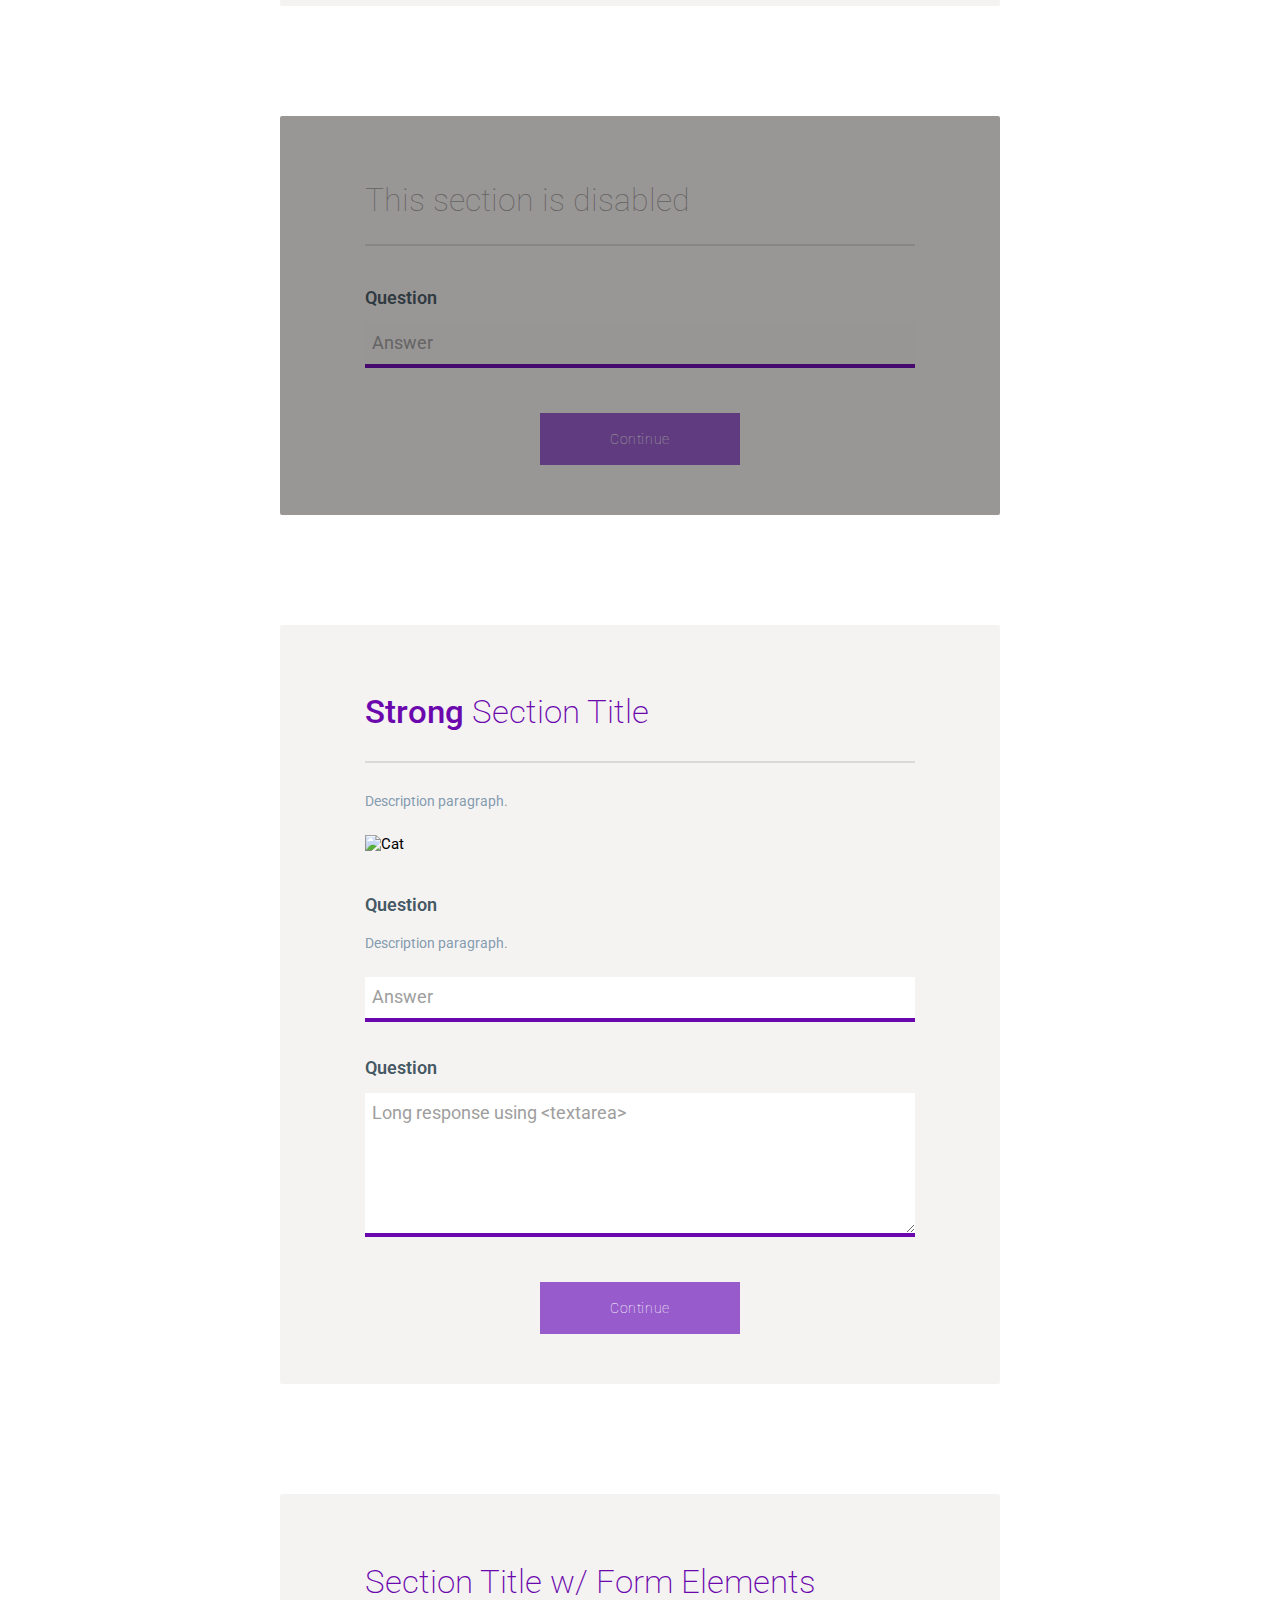
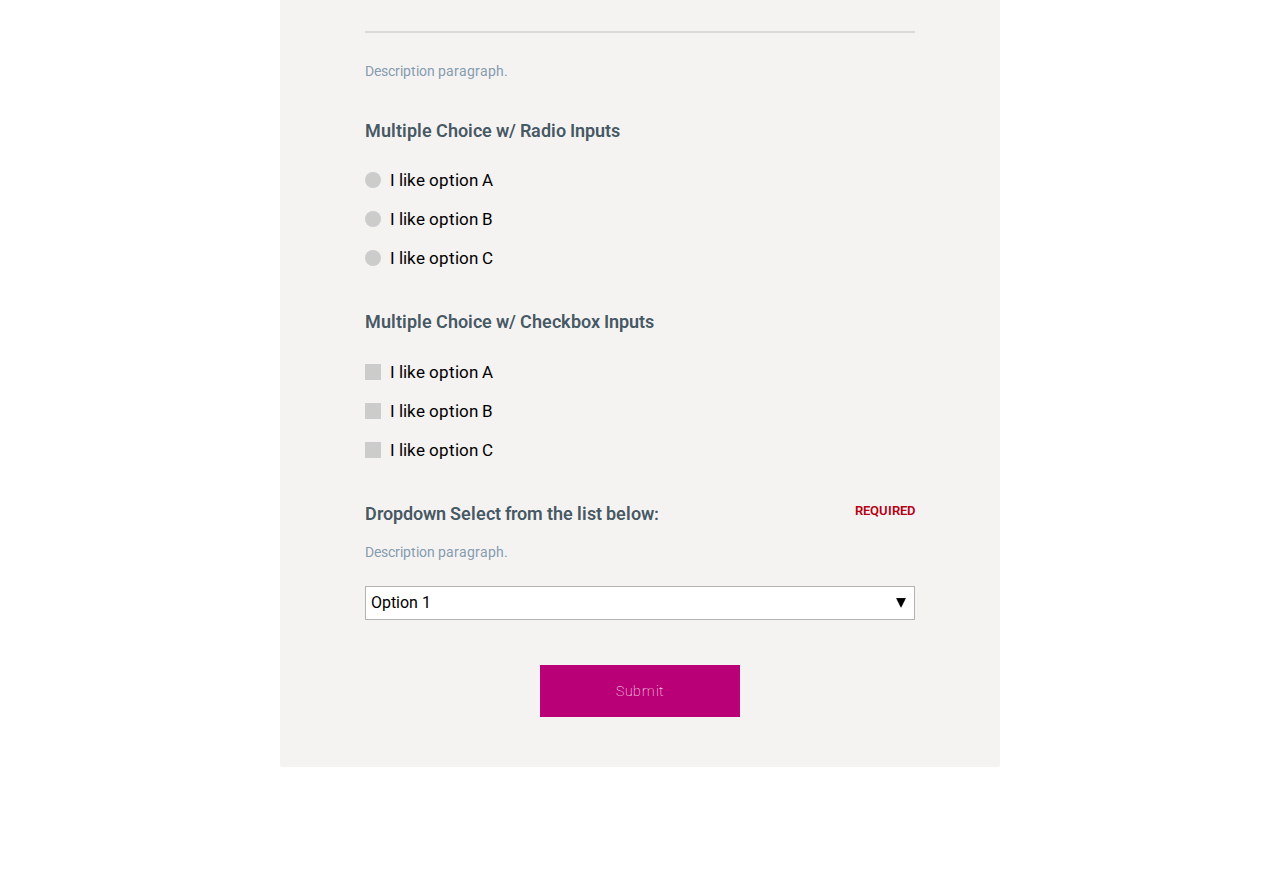
==== commit 10ece8e8: "Refine" ====
--- a/index.html
+++ b/index.html
@@ -30,7 +30,7 @@
 			<label for="card2-question2" class="question">Question</label>
 			<input type="text" id="card2-question2" class="short-answer" placeholder="">
 			<label for="card2-question3" class="question">Question</label>
-			<textarea name="" id="card2-question3" class="long-answer" cols="30" rows="7" placeholder="Long Response, using &lt;textarea&gt;"></textarea>
+			<textarea name="" id="card2-question3" class="long-answer" cols="30" rows="6" placeholder="Long Response, using &lt;textarea&gt;"></textarea>
 			<button class="button">Continue</button>
 		</fieldset>
 
@@ -52,7 +52,7 @@
 			<p class="description">Description paragraph.</p>
 			<input id="card4-question1" class="short-answer" type="text" placeholder="Answer">
 			<label class="question" for="card4-question2">Question</label>
-			<textarea name="" id="card4-question2" class="long-answer" cols="30" rows="7" placeholder="Long response using &lt;textarea&gt;"></textarea>
+			<textarea name="" id="card4-question2" class="long-answer" cols="30" rows="6" placeholder="Long response using &lt;textarea&gt;"></textarea>
 			<button class="button">Continue</button>
 		</fieldset>
 
--- a/style.css
+++ b/style.css
@@ -112,7 +112,7 @@
 
 fieldset.questionnaire-card {
     position: relative;
-    width: 60%;
+    width: 57%;
     margin: 110px auto;
     padding: 40px 85px 50px;
     /*background: #FAFAFA;*/
@@ -156,7 +156,7 @@
 
 .short-answer, .long-answer  {
     padding: 10px 7px;
-    font-size: 1.1em;
+    font-size: 1.18em;
     border: none;
     border-bottom: 4px solid #6B08AD;
     display: block;
@@ -184,22 +184,23 @@
 
 .multiple-choice label {
     display: block;
-    margin: 0 0 15px 0;
+    margin: 0 0 19px 0;
+    font-size: 1.15em;
 }
 
 .disabled-gray {
     position: absolute;
     top: 0;
     left: 0;
-    width: 759px;
-    height: 410px;
+    width: 100%;
+    height: 100%;
     background: rgba(14, 13, 13, 0.4);
     border-radius: 2px;
 }
 
 img.form-image {
     width: 100%;
-    margin: 20px 0;
+    margin: 20px 0 26px;
     display: block;
 }
 
@@ -229,14 +230,14 @@
 label.select-label.required:after {
     content: "Required";
     float: right;
-    color: #9B171B;
-    font-size: .65em;
+    /*color: #9B171B;*/
+    color: #B50014;
+    font-size: .72em;
     text-transform: uppercase;
 }
 
 .short-answer:focus,
 .long-answer:focus  {
-  /*background: rgba(107, 8, 173, 0.05);*/
   box-shadow: 0 0 5px 2px rgba(146, 144, 144, 0.8);
 }
 
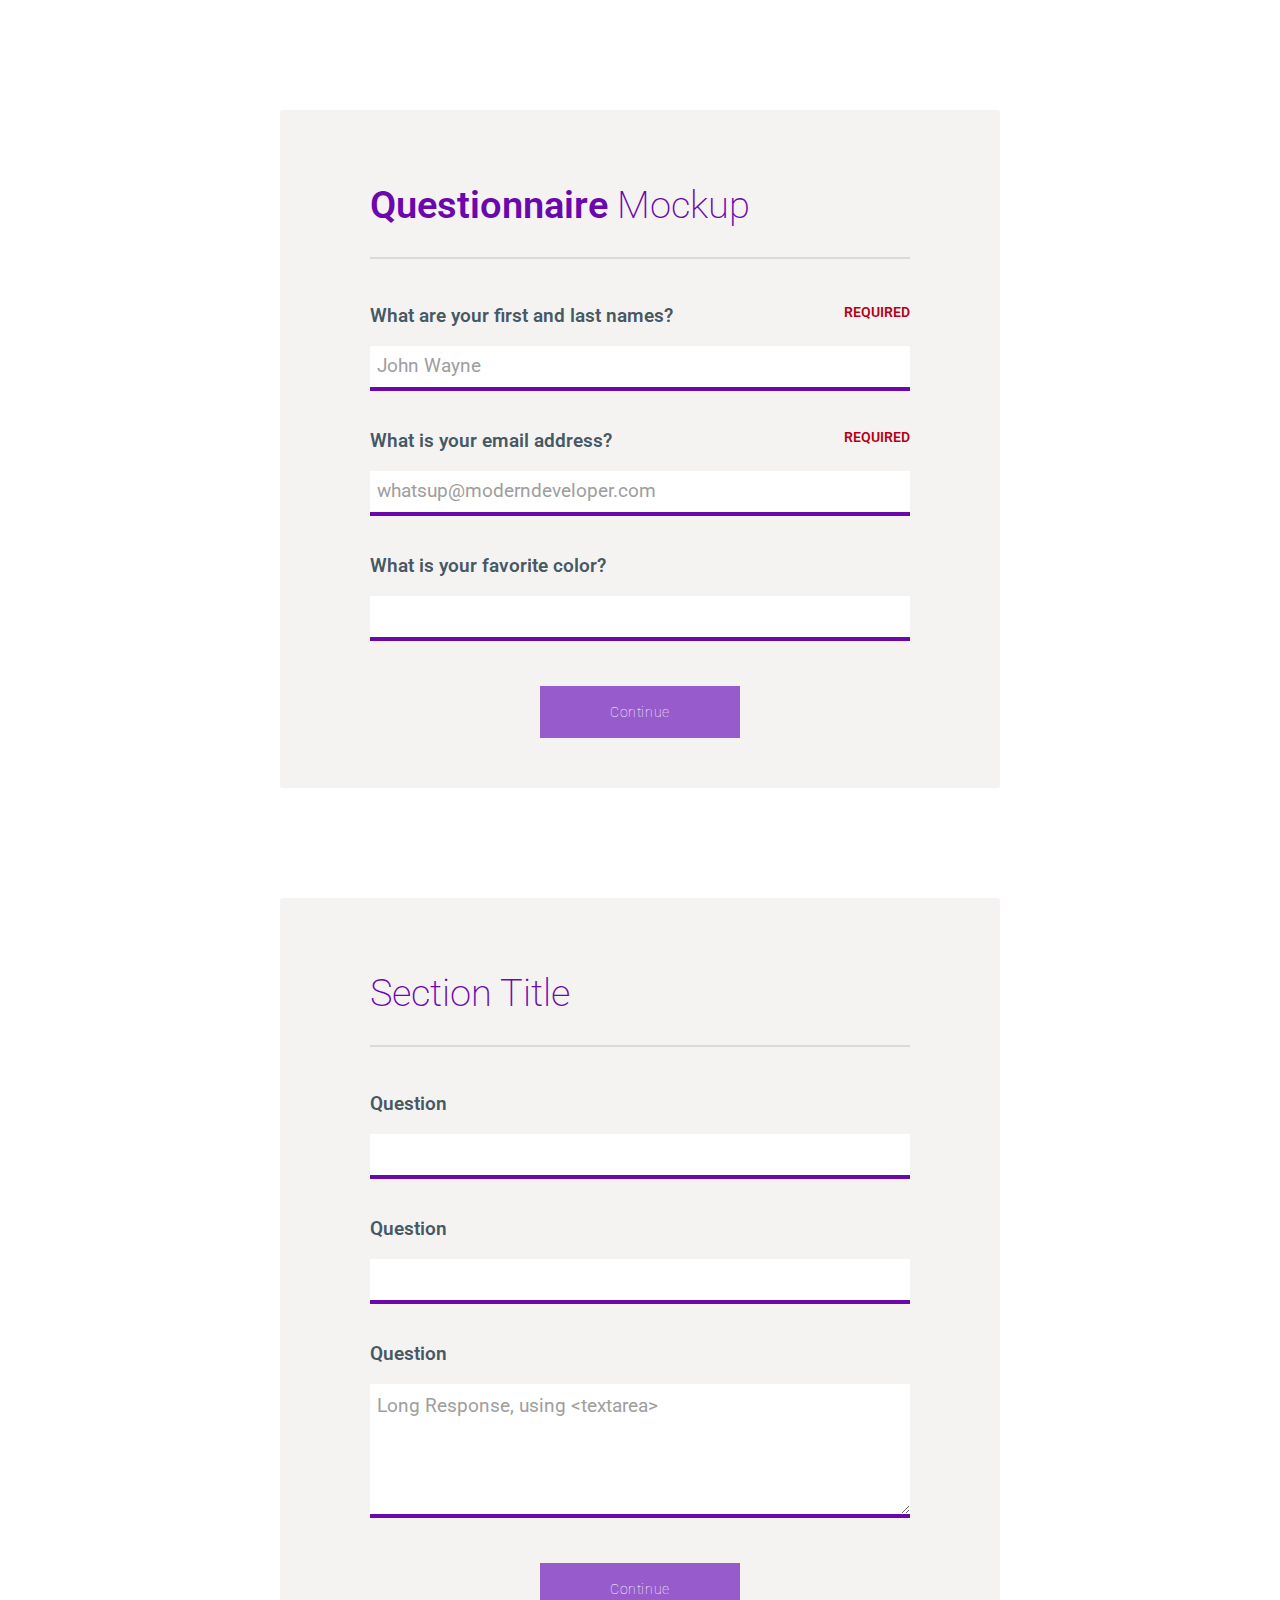
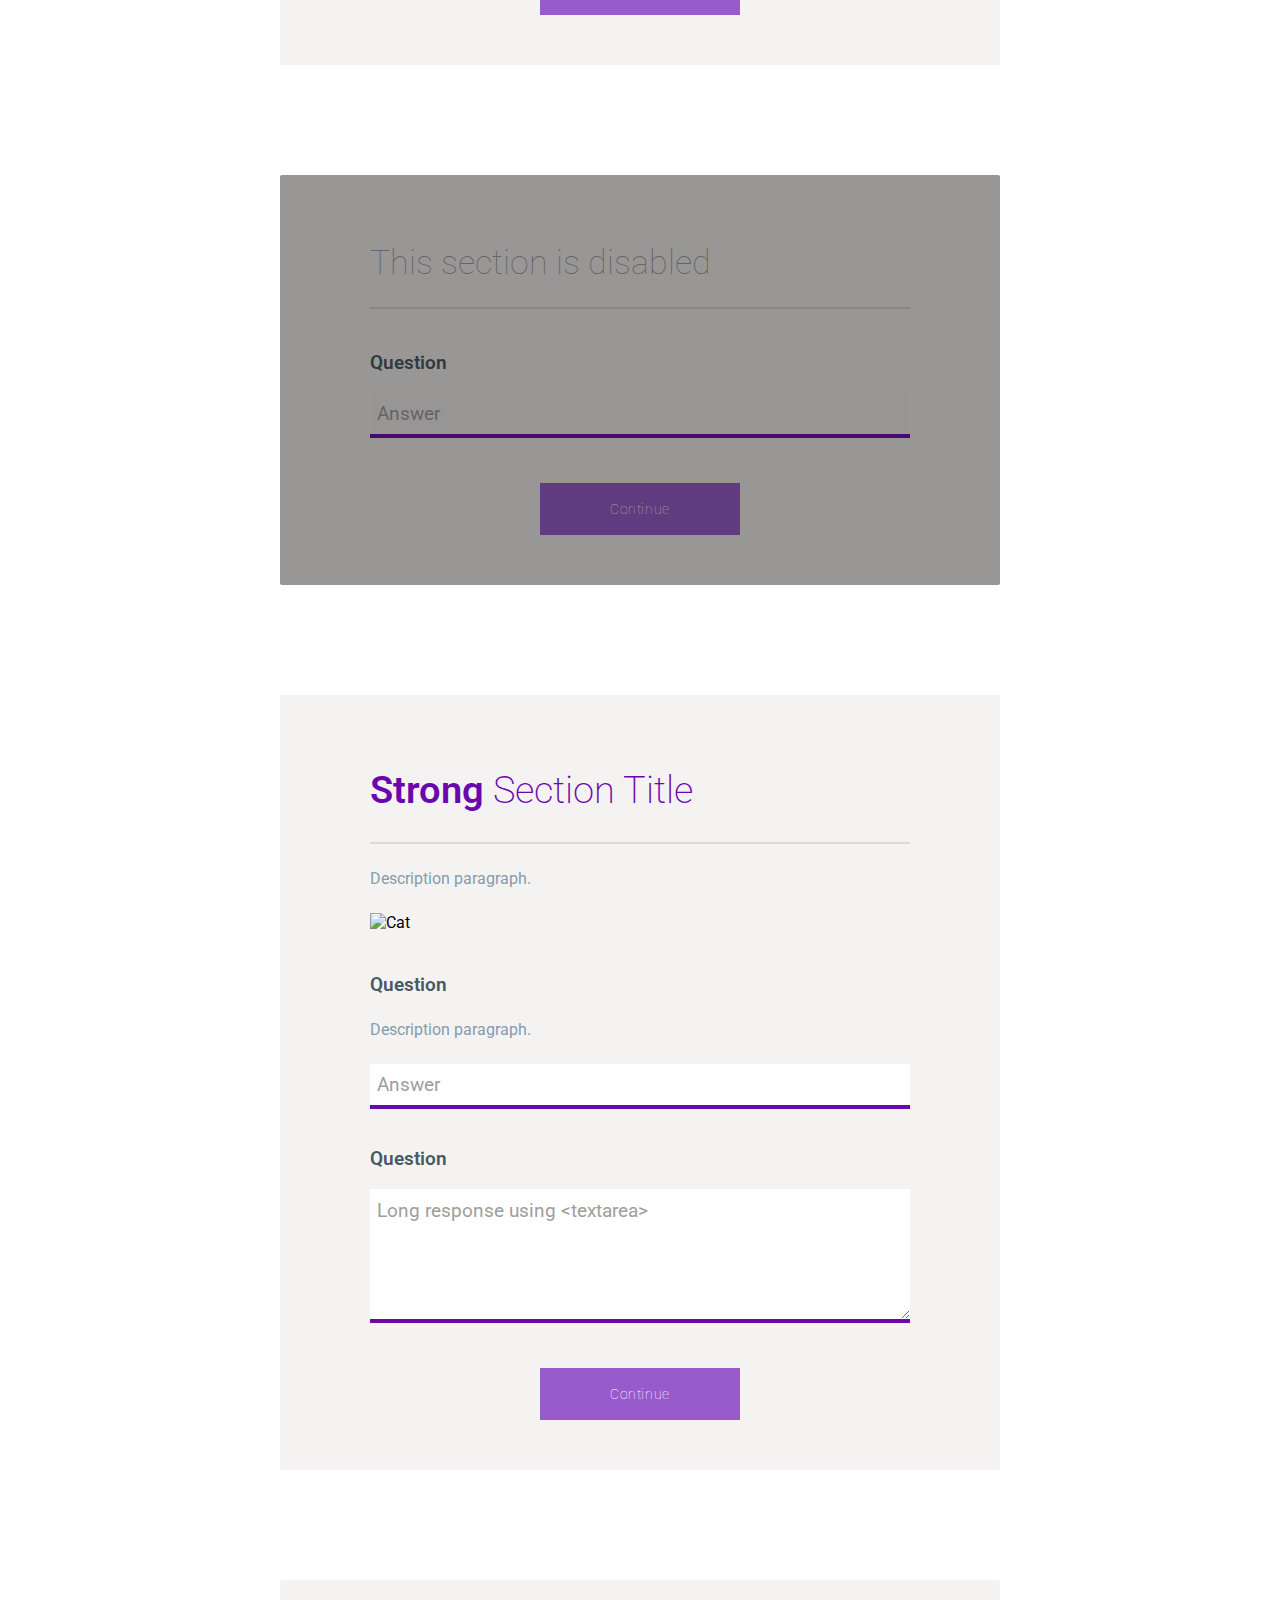
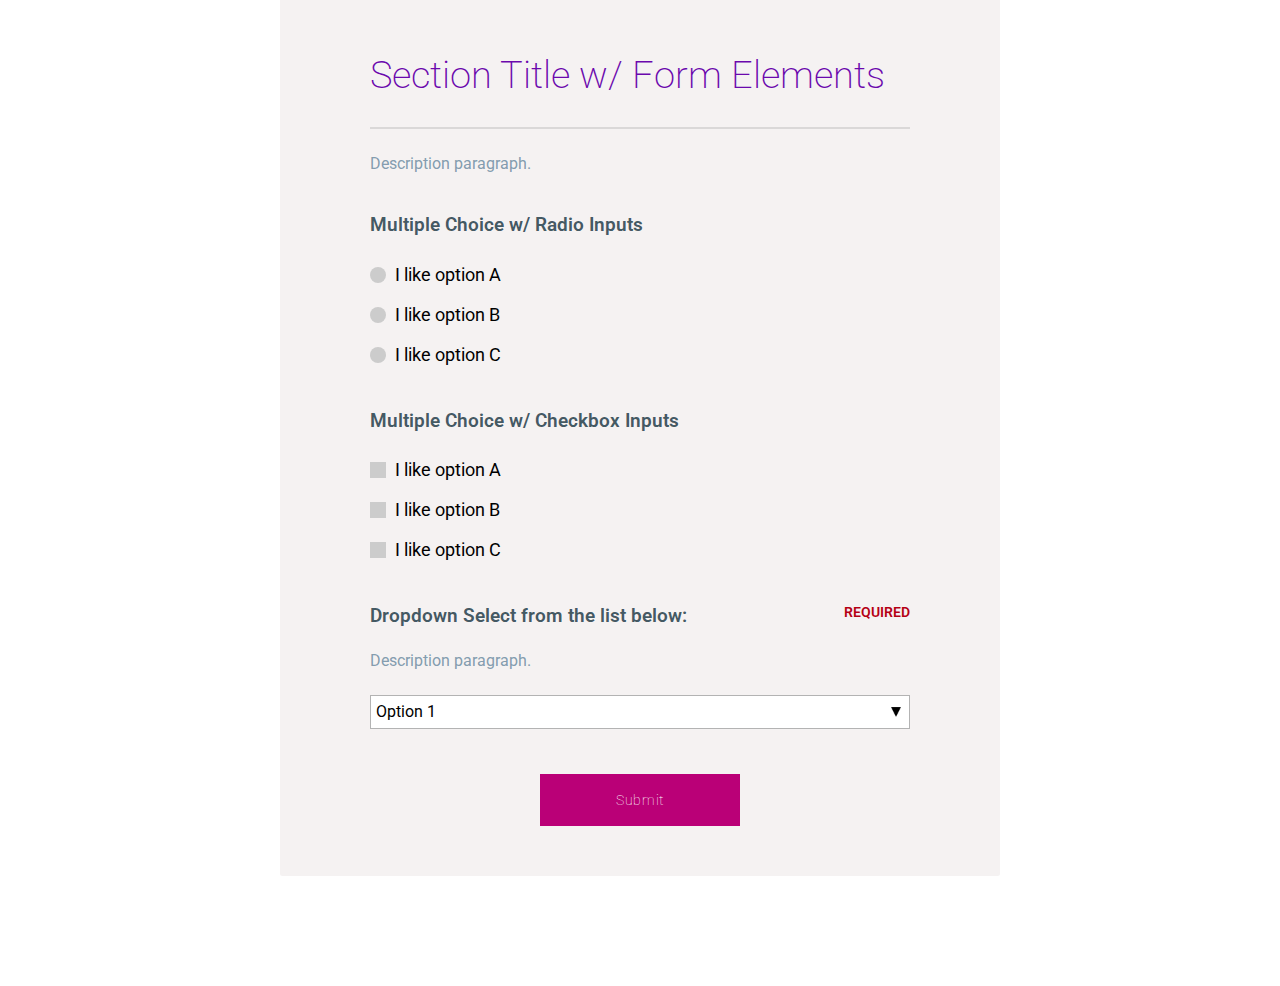
==== commit 58c85e21: "Refine more" ====
--- a/index.html
+++ b/index.html
@@ -30,7 +30,7 @@
 			<label for="card2-question2" class="question">Question</label>
 			<input type="text" id="card2-question2" class="short-answer" placeholder="">
 			<label for="card2-question3" class="question">Question</label>
-			<textarea name="" id="card2-question3" class="long-answer" cols="30" rows="6" placeholder="Long Response, using &lt;textarea&gt;"></textarea>
+			<textarea name="" id="card2-question3" class="long-answer" cols="30" rows="5" placeholder="Long Response, using &lt;textarea&gt;"></textarea>
 			<button class="button">Continue</button>
 		</fieldset>
 
@@ -52,7 +52,7 @@
 			<p class="description">Description paragraph.</p>
 			<input id="card4-question1" class="short-answer" type="text" placeholder="Answer">
 			<label class="question" for="card4-question2">Question</label>
-			<textarea name="" id="card4-question2" class="long-answer" cols="30" rows="6" placeholder="Long response using &lt;textarea&gt;"></textarea>
+			<textarea name="" id="card4-question2" class="long-answer" cols="30" rows="5" placeholder="Long response using &lt;textarea&gt;"></textarea>
 			<button class="button">Continue</button>
 		</fieldset>
 
--- a/style.css
+++ b/style.css
@@ -13,7 +13,7 @@
 }
 
 body {
-    font-size: 15px;
+    font-size: 16px;
     font-family: "Roboto", "Helvetica Neue", sans-serif;
 }
 
@@ -60,7 +60,7 @@
 }
 
 strong {
-    font-weight: 500;
+    font-weight: 600;
 }
 
 /*radio button and checkbox styling*/
@@ -114,18 +114,18 @@
     position: relative;
     width: 57%;
     margin: 110px auto;
-    padding: 40px 85px 50px;
+    padding: 40px 90px 50px;
     /*background: #FAFAFA;*/
     background: #F5F2F2;
     border: none;
-    border-radius: 2px;
+    border-radius: 2.5px;
 }
 
 h2.title {
     color: #6B08AD;
     padding-bottom: 30px;
     border-bottom: 2px solid rgba(128, 128, 128, 0.23);
-    font-size: 2.2em;
+    font-size: 2.4em;
     font-weight: 200;
     margin-bottom: 30px;
 }
@@ -139,7 +139,7 @@
 }
 
 .multiple-choice-header {
-    margin-bottom: 9px;
+    margin-bottom: 3px;
 }
 
 .question, .multiple-choice-header, .select-label {
@@ -147,7 +147,7 @@
     color: rgba(28, 55, 68, 0.84);
     font-size: 1.2em;
     display: block;
-    padding: 15px 0;
+    padding: 15px 0 19px;
 }
 
 .short-answer {
@@ -161,7 +161,7 @@
     border-bottom: 4px solid #6B08AD;
     display: block;
     width: 100%;
-    margin-bottom: 20px;
+    margin-bottom: 23px;
     -webkit-transition: all 0.40s;
     -moz-transition: all 0.40s;
     -ms-transition: all 0.40s;
@@ -169,11 +169,15 @@
     outline: none;
 }
 
-.description {
+p.description {
     color: rgba(116, 145, 166, 0.90);;
-    font-size: .9rem;
+    font-size: 1rem;
     margin-top: 5px;
     margin-bottom: 25px;
+}
+
+h2 + p.description {
+    margin-top: -5px;
 }
 
 .multiple-choice {
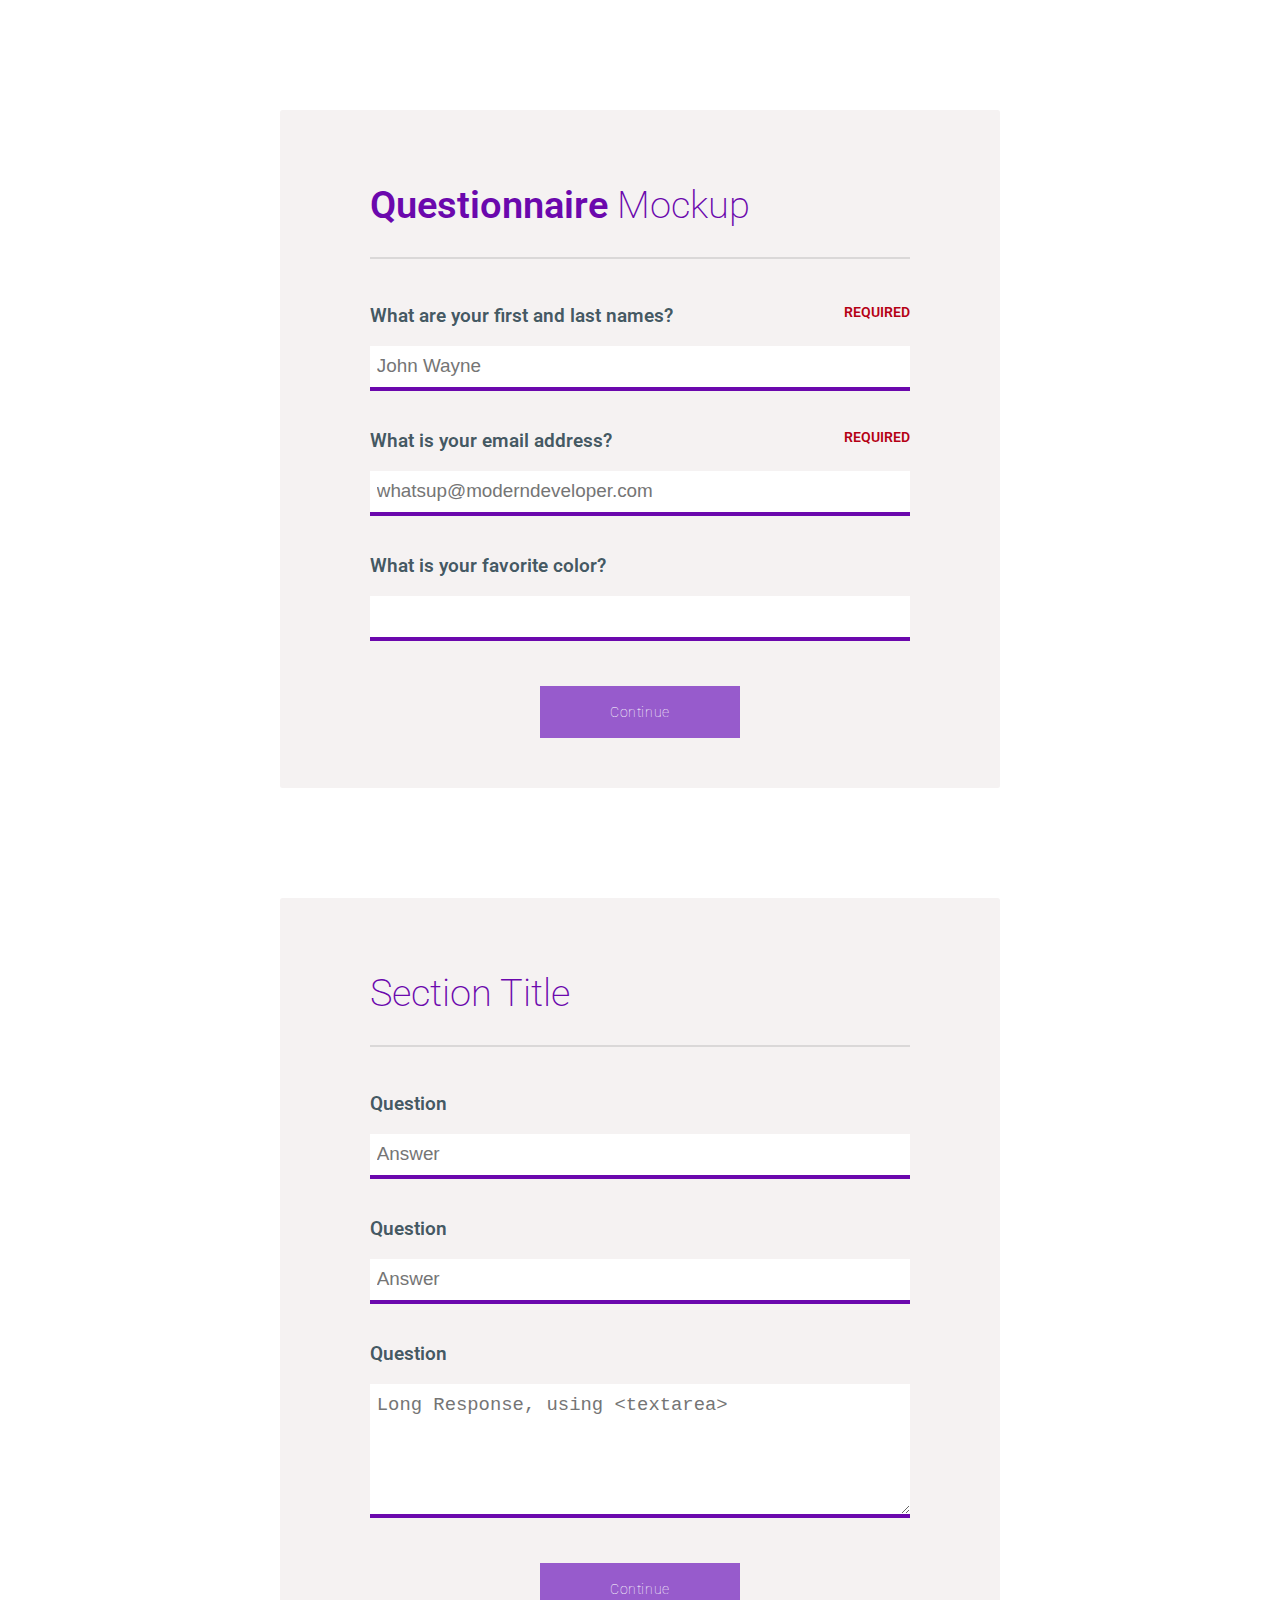
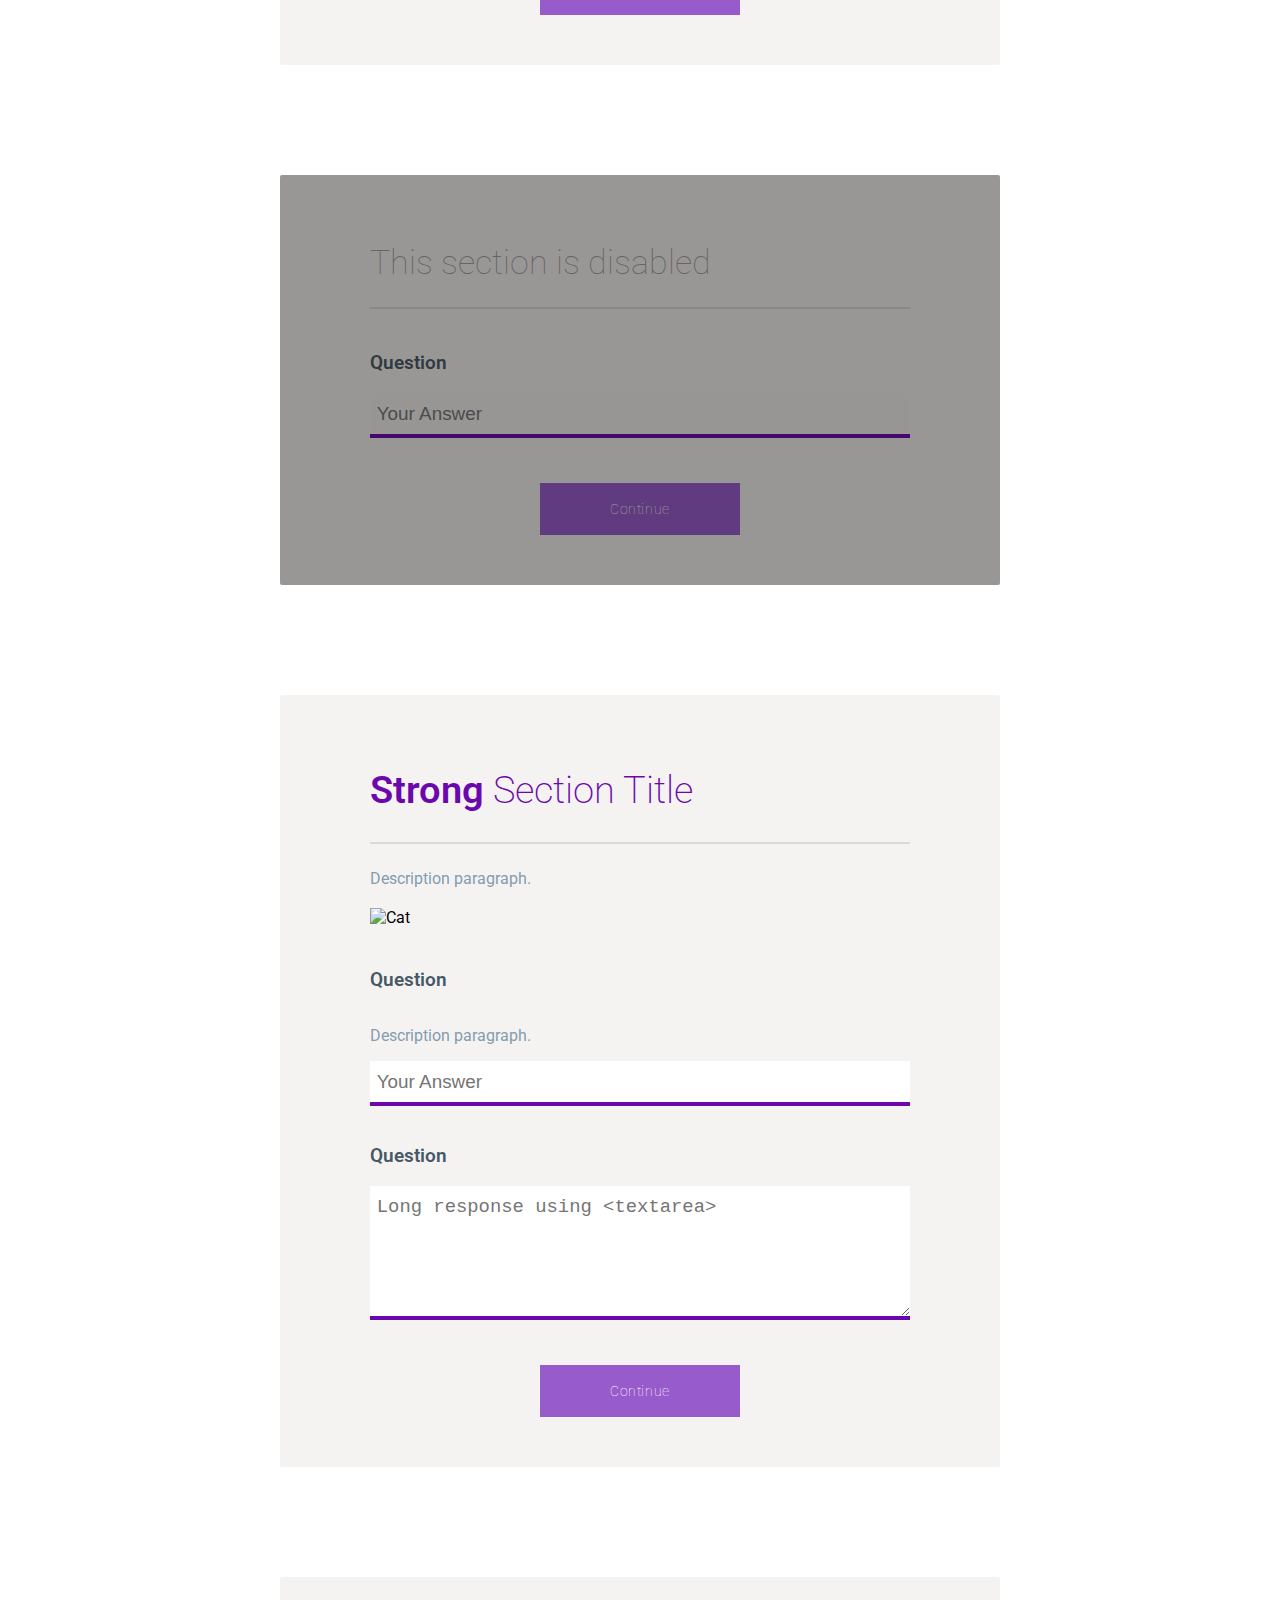
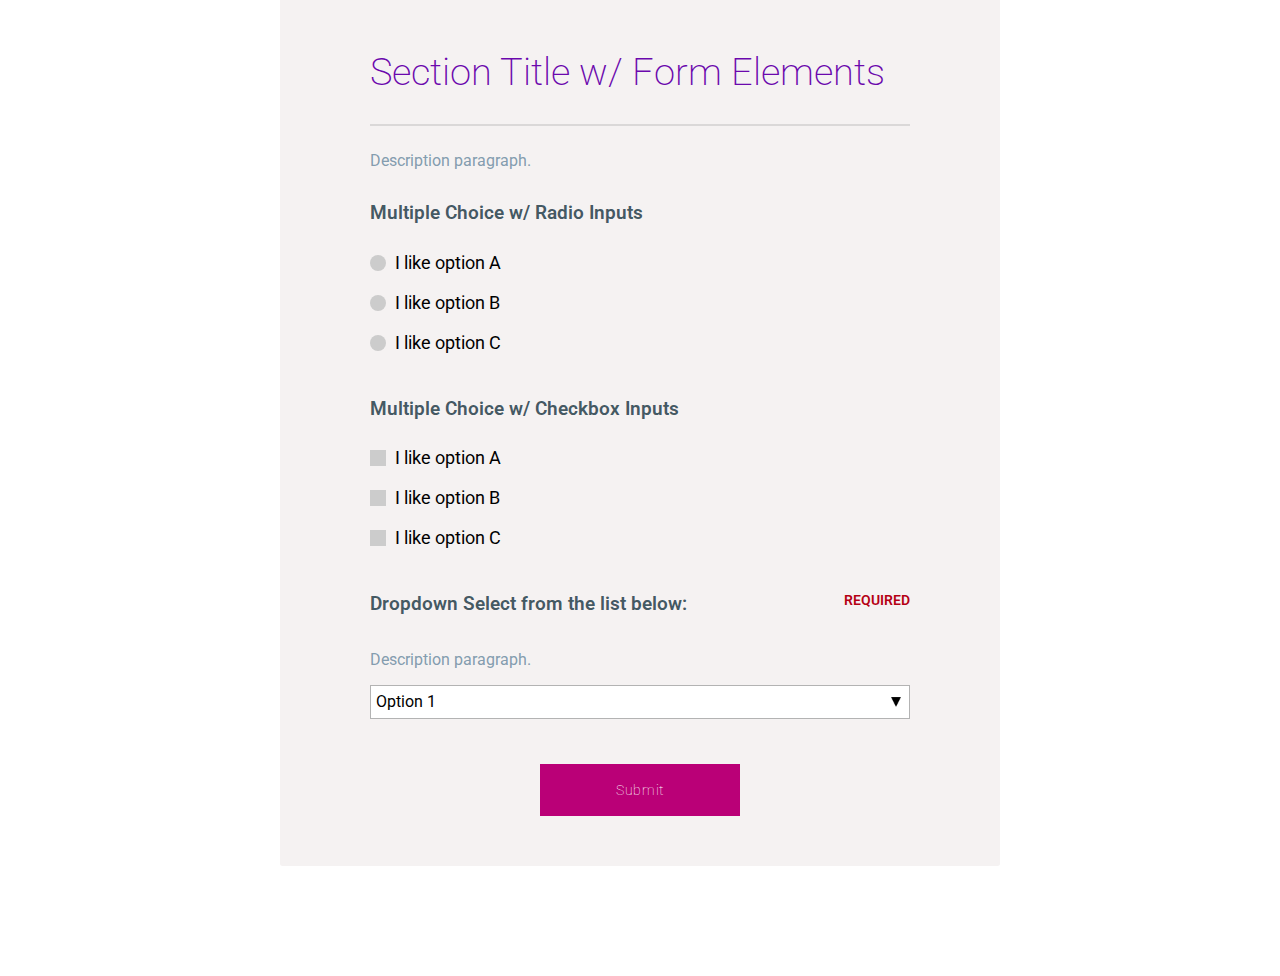
==== commit 7f02e48b: "Added placeholder + reduced its font-size" ====
--- a/index.html
+++ b/index.html
@@ -26,9 +26,9 @@
 					Section Title
 			</h2>
 			<label for="card2-question1" class="question">Question</label>
-			<input type="text" id="card2-question1" class="short-answer" placeholder="">
+			<input type="text" id="card2-question1" class="short-answer" placeholder="Answer">
 			<label for="card2-question2" class="question">Question</label>
-			<input type="text" id="card2-question2" class="short-answer" placeholder="">
+			<input type="text" id="card2-question2" class="short-answer" placeholder="Answer">
 			<label for="card2-question3" class="question">Question</label>
 			<textarea name="" id="card2-question3" class="long-answer" cols="30" rows="5" placeholder="Long Response, using &lt;textarea&gt;"></textarea>
 			<button class="button">Continue</button>
@@ -38,7 +38,7 @@
 			<div class="disabled-gray"></div>
 			<h2>This section is disabled</h2>
 			<label class="question" for="card3-question1">Question</label>
-			<input id="card3-question1" class ="short-answer" type="text" placeholder="Answer" disabled>
+			<input id="card3-question1" class ="short-answer" type="text" placeholder="Your Answer" disabled>
 			<button class="button" disabled>Continue</button>
 		</fieldset>
 
@@ -50,7 +50,7 @@
 			<img class="form-image" src="./images/city_and_sun.jpeg" alt="Cat">
 			<label class="question" for="card4-question1">Question</label>
 			<p class="description">Description paragraph.</p>
-			<input id="card4-question1" class="short-answer" type="text" placeholder="Answer">
+			<input id="card4-question1" class="short-answer" type="text" placeholder="Your Answer">
 			<label class="question" for="card4-question2">Question</label>
 			<textarea name="" id="card4-question2" class="long-answer" cols="30" rows="5" placeholder="Long response using &lt;textarea&gt;"></textarea>
 			<button class="button">Continue</button>
--- a/style.css
+++ b/style.css
@@ -7,8 +7,8 @@
 html {
   background: url(./images/city_and_water.jpg) no-repeat center center fixed;
   -webkit-background-size: cover;
-  -moz-background-size: cover;
-  -o-background-size: cover;
+     -moz-background-size: cover;
+       -o-background-size: cover;
   background-size: cover;
 }
 
@@ -18,42 +18,37 @@
 }
 
 select {
-    height: 3rem;
-    border: 1px solid #ccc;
-    font-size: inherit;
+	-webkit-appearance: none;
     font-family: inherit;
     background: url(./images/down_arrow.png) no-repeat right #fff;
-    width: 100%;
-    padding: 5px;
+    background-size: 10px;
+    background-position: 98.5%;
+    height: 34px;
+    width: 100%;
     font-size: 16px;
     line-height: 1;
     border: 1px solid rgba(128, 128, 128, 0.6);
     border-radius: 0;
-    height: 34px;
-    -webkit-appearance: none;
-    background-size: 10px;
-    background-position: 98.5%;
+    padding: 5px;   
 }
 
 .submit {
-    background: #BA0077;
+    background-color: #BA0077;
 }
 
 .button {
-    background: #975bcc;
+    background-color: #975bcc;
 }
 
 button,
 .submit {
     color: white;
-    font-family: Roboto;
-    font-size: 14px;
-    font-weight: 100;
+    font: 100 14px Roboto;
     letter-spacing: .04em;
     width: 200px;
+    margin: 45px auto 0;
+    border: none;
     padding: 18px;
-    border: none;
-    margin: 45px auto 0;
     display: block;
     cursor: pointer;
     transition: .2s;
@@ -111,23 +106,22 @@
 /*class and ID styles*/
 
 fieldset.questionnaire-card {
+	background-color: #F5F2F2;
     position: relative;
     width: 57%;
     margin: 110px auto;
-    padding: 40px 90px 50px;
-    /*background: #FAFAFA;*/
-    background: #F5F2F2;
     border: none;
     border-radius: 2.5px;
+    padding: 40px 90px 50px;    
 }
 
 h2.title {
     color: #6B08AD;
+    margin-bottom: 30px;
+    border-bottom: 2px solid rgba(128, 128, 128, 0.23);
     padding-bottom: 30px;
-    border-bottom: 2px solid rgba(128, 128, 128, 0.23);
     font-size: 2.4em;
     font-weight: 200;
-    margin-bottom: 30px;
 }
 
 .disabled h2 {
@@ -155,25 +149,24 @@
 }
 
 .short-answer, .long-answer  {
+    font-size: 1.18em;
+    display: block;
+    width: 100%;
+    -webkit-transition: all 0.40s;
+       -moz-transition: all 0.40s;
+        -ms-transition: all 0.40s;
+         -o-transition: all 0.40s;
+    margin-bottom: 23px;
+	border: none;
+    border-bottom: 4px solid #6B08AD;
     padding: 10px 7px;
-    font-size: 1.18em;
-    border: none;
-    border-bottom: 4px solid #6B08AD;
-    display: block;
-    width: 100%;
-    margin-bottom: 23px;
-    -webkit-transition: all 0.40s;
-    -moz-transition: all 0.40s;
-    -ms-transition: all 0.40s;
-    -o-transition: all 0.40s;
     outline: none;
 }
 
 p.description {
-    color: rgba(116, 145, 166, 0.90);;
+    color: rgba(116, 145, 166, 0.90);
     font-size: 1rem;
-    margin-top: 5px;
-    margin-bottom: 25px;
+    margin-top: 5px 0 25px;
 }
 
 h2 + p.description {
@@ -181,14 +174,14 @@
 }
 
 .multiple-choice {
+	margin-left: 0;
     border: none;
     padding-left: 0;
-    margin-left: 0;
 }
 
 .multiple-choice label {
     display: block;
-    margin: 0 0 19px 0;
+    margin: 0 0 19px;
     font-size: 1.15em;
 }
 
@@ -198,7 +191,7 @@
     left: 0;
     width: 100%;
     height: 100%;
-    background: rgba(14, 13, 13, 0.4);
+    background-color: rgba(14, 13, 13, 0.4);
     border-radius: 2px;
 }
 
@@ -208,25 +201,17 @@
     display: block;
 }
 
-::-webkit-input-placeholder { /* WebKit, Blink, Edge */
+::-webkit-input-placeholder, :-ms-input-placeholder { 
+    font-size: .8rem;
     color: #9e9e9e;
     font-family: Roboto;
 }
-:-moz-placeholder { /* Mozilla Firefox 4 to 18 */
+
+:-moz-placeholder,::-moz-placeholder { 
     color: #9e9e9e;
     font-family: Roboto;
     opacity:  1;
 }
-::-moz-placeholder { /* Mozilla Firefox 19+ */
-    color: #9e9e9e;
-    font-family: Roboto;
-    opacity:  1;
-}
-:-ms-input-placeholder { /* Internet Explorer 10-11 */
-    color: #9e9e9e;
-    font-family: Roboto;
-}
-
 
 /*pseudo elements and styles*/
 
@@ -234,7 +219,6 @@
 label.select-label.required:after {
     content: "Required";
     float: right;
-    /*color: #9B171B;*/
     color: #B50014;
     font-size: .72em;
     text-transform: uppercase;
@@ -242,7 +226,7 @@
 
 .short-answer:focus,
 .long-answer:focus  {
-  box-shadow: 0 0 5px 2px rgba(146, 144, 144, 0.8);
+    box-shadow: 0 0 5px 2px rgba(146, 144, 144, 0.8);
 }
 
 button:active,
@@ -259,11 +243,11 @@
 }
 
 button:hover {
-    background: #6B08AD;
+    background-color: #6B08AD;
 }
 
 .submit:hover {
-    background: #920860;
+    background-color: #920860;
 }
 
 button:hover,
@@ -272,6 +256,6 @@
 }
 
 .disabled button:hover {
-    background: #9F48D2;
+    background-color: #9F48D2;
     cursor: default;
 }
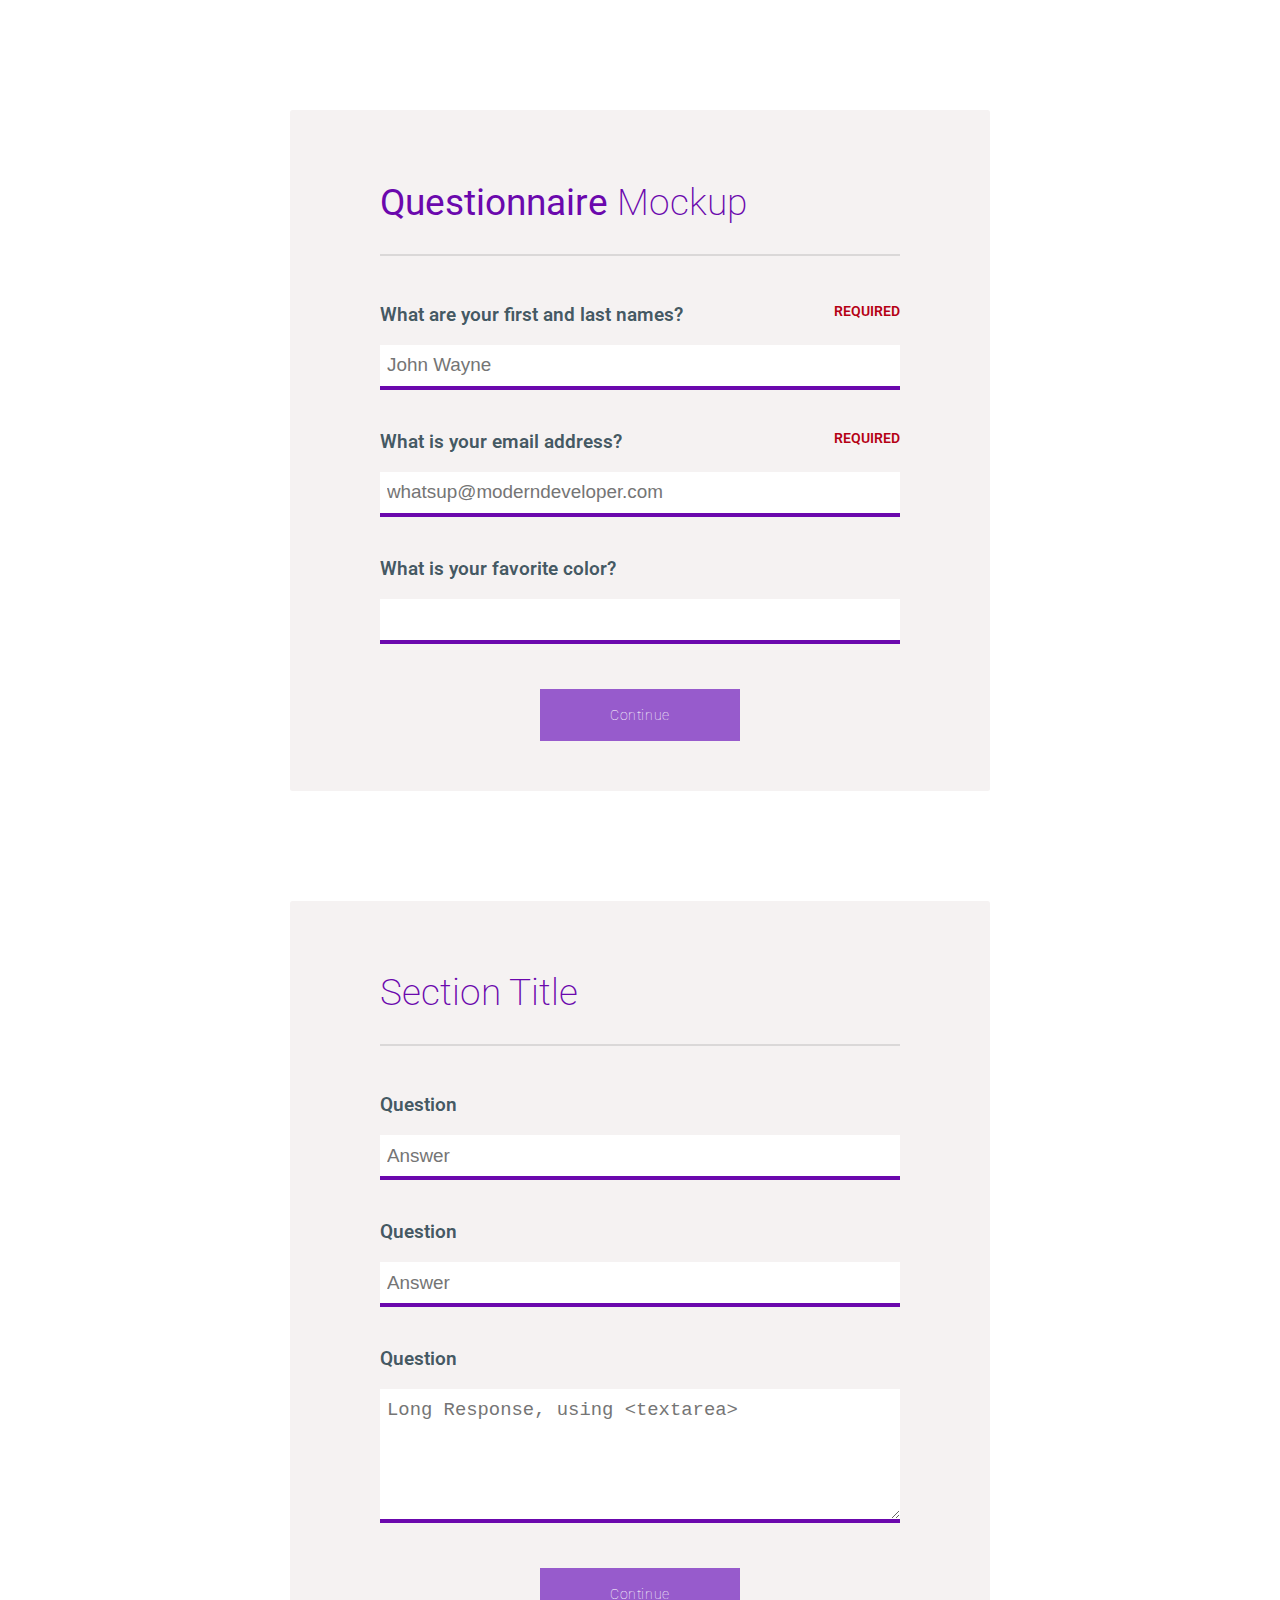
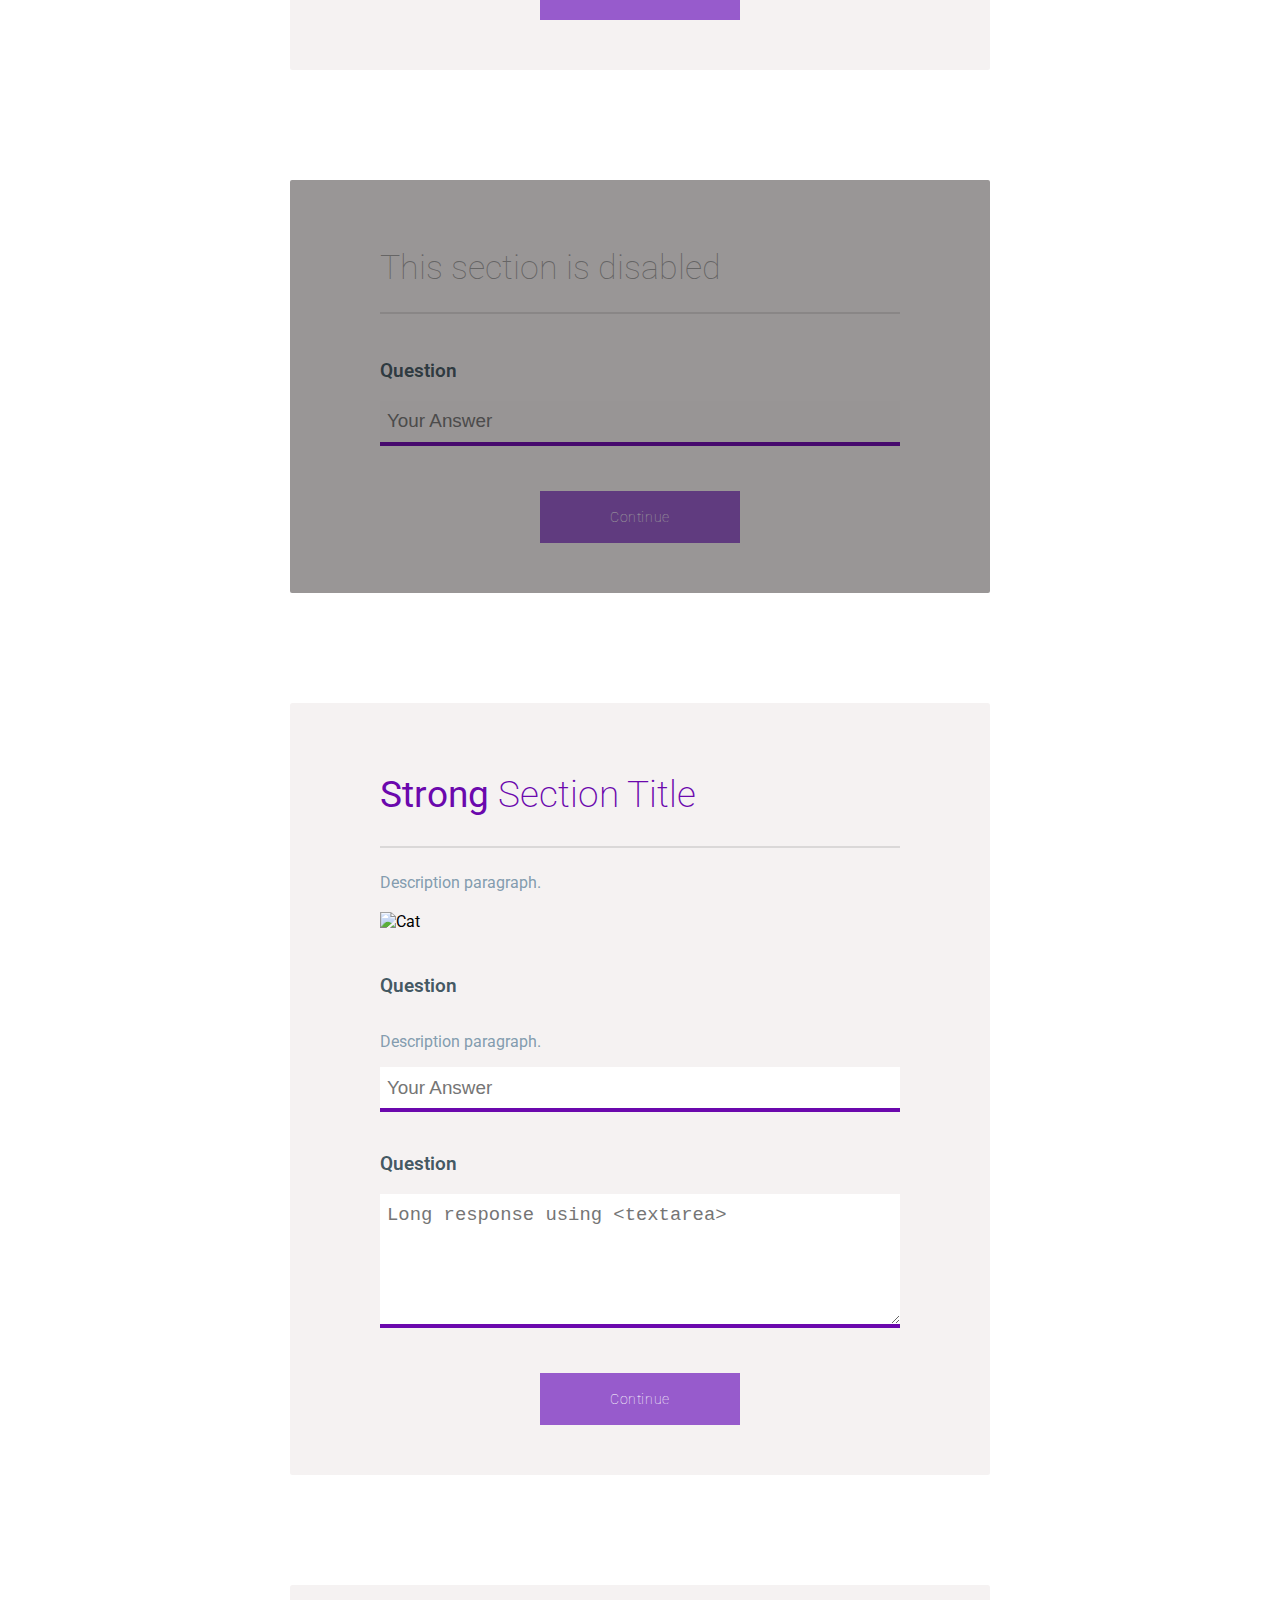
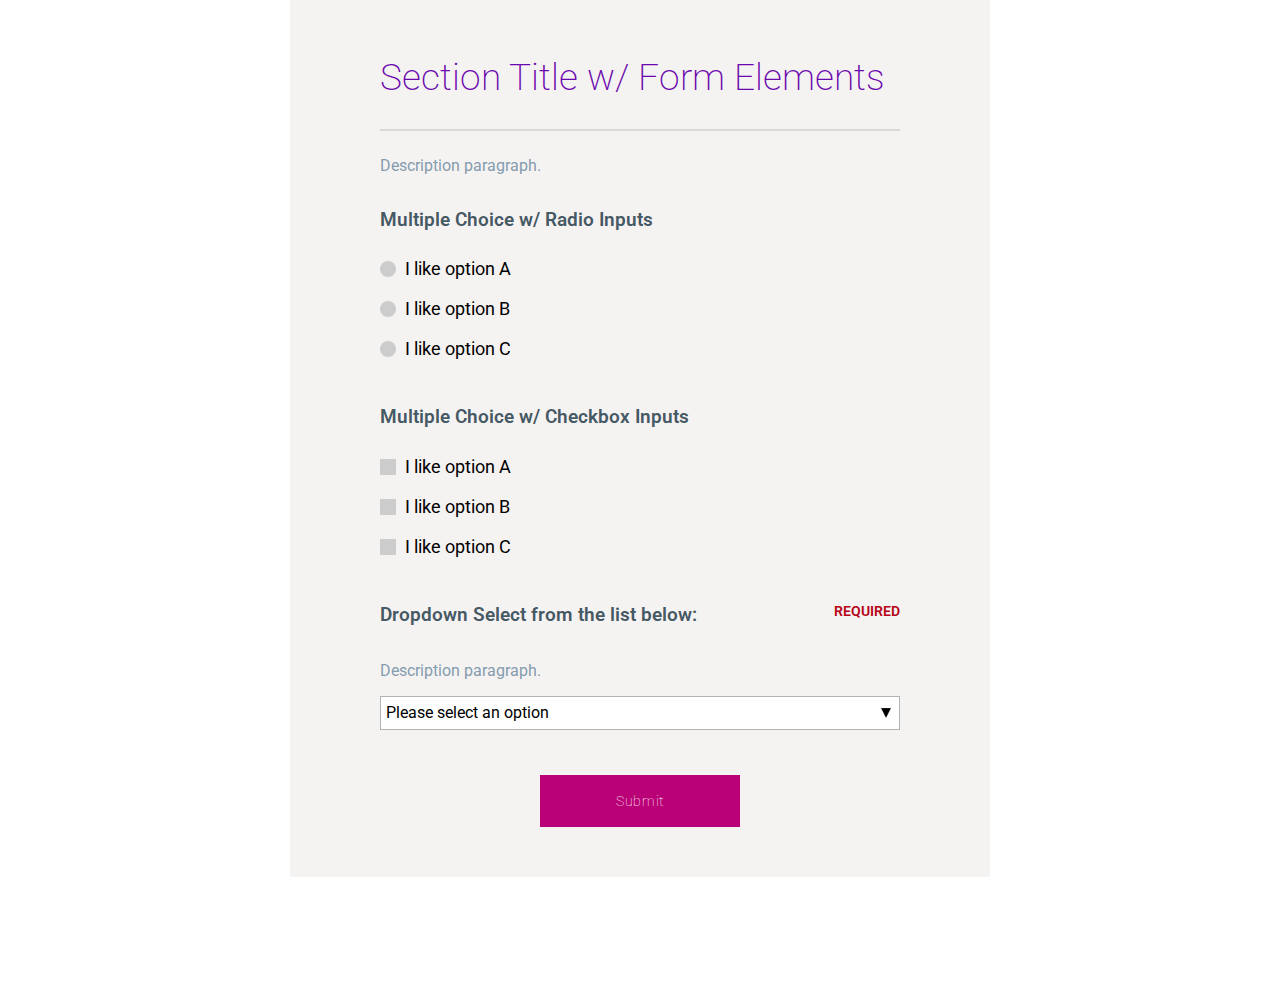
==== commit c9935dd9: "DOM chapter changes" ====
--- a/index.html
+++ b/index.html
@@ -5,10 +5,13 @@
 	<title>Questionnaire App</title>
 	<link rel="stylesheet" type="text/css" href="./style.css">
 	<link href="https://fonts.googleapis.com/css?family=Roboto:400,300,500,700" rel="stylesheet" type="text/css">
+	<script async type="text/javascript" src="./validator.js"></script>
+	<script async type="text/javascript" src="./validation.js"></script>
+	<script async type="text/javascript" src="./main.js"></script>
 </head>
 <body>
 	<form action="" class="questionnaire">
-		<fieldset class="questionnaire-card">
+		<fieldset class="questionnaire-card" id="card1">
 			<h2 class="title">
 				<strong>Questionnaire</strong> Mockup
 			</h2>
@@ -21,7 +24,7 @@
 			<button class="button">Continue</button>
 		</fieldset>
 
-		<fieldset class="questionnaire-card">
+		<fieldset class="questionnaire-card" id="card2">
 			<h2 class="title">
 					Section Title
 			</h2>
@@ -34,7 +37,7 @@
 			<button class="button">Continue</button>
 		</fieldset>
 
-		<fieldset class="questionnaire-card disabled">
+		<fieldset class="questionnaire-card disabled" id="card3">
 			<div class="disabled-gray"></div>
 			<h2>This section is disabled</h2>
 			<label class="question" for="card3-question1">Question</label>
@@ -42,7 +45,7 @@
 			<button class="button" disabled>Continue</button>
 		</fieldset>
 
-		<fieldset class="questionnaire-card">
+		<fieldset class="questionnaire-card" id="card4">
 			<h2 class="title">
 				<strong>Strong</strong> Section Title
 			</h2>
@@ -56,36 +59,37 @@
 			<button class="button">Continue</button>
 		</fieldset>
 
-		<fieldset class="questionnaire-card">
+		<fieldset class="questionnaire-card" id="card5">
 			<h2 class="title">Section Title w/ Form Elements</h2>
 			<p class="description">Description paragraph.</p>
 			<fieldset class="multiple-choice">
 			<legend class="multiple-choice-header">Multiple Choice w/ Radio Inputs</legend>
-				<input id="card5-radio1" type="radio" name="radio" class="radio">
+				<input id="card5-radio1" type="radio" name="radio" class="radio" value="Option A">
 				<label for="card5-radio1" class="radio-label">I like option A
 				</label>
-				<input id="card5-radio2" type="radio" name="radio" class="radio">
+				<input id="card5-radio2" type="radio" name="radio" class="radio" value="Option B">
 				<label for="card5-radio2" class="radio-label">I like option B
 				</label>
-				<input id="card5-radio3" type="radio" name="radio" class="radio">
+				<input id="card5-radio3" type="radio" name="radio" class="radio" value="Option C">
 				<label for="card5-radio3" class="radio-label">I like option C
 				</label>
 			</fieldset>
 			<fieldset class="multiple-choice">
 			<legend class="multiple-choice-header">Multiple Choice w/ Checkbox Inputs</legend>
-				<input id="card5-checkbox1" type="checkbox">
+				<input id="card5-checkbox1" type="checkbox" value="Option A">
 				<label for="card5-checkbox1" class="checkbox-label">I like option A</label>
-				<input id="card5-checkbox2" type="checkbox">
+				<input id="card5-checkbox2" type="checkbox" value="Option B">
 				<label for="card5-checkbox2" class="checkbox-label">I like option B</label>
-				<input id="card5-checkbox3" type="checkbox">
+				<input id="card5-checkbox3" type="checkbox" value="Option C">
 				<label for="card5-checkbox3" class="checkbox-label">I like option C</label>
 			</fieldset>
 			<label for="card5-select1" class="select-label required">Dropdown Select from the list below:</label>
 			<p class="description">Description paragraph.</p>
 			<div class="select">
 				<select name="" id="card5-select1" class="dropdown">
-					<option value="">Option 1</option>
-					<option value="">Option 2</option>
+					<option selected disabled value="">Please select an option</option>
+					<option value="Option 1">Option 1</option>
+					<option value="Option 2">Option 2</option>
 				</select>
 			</div>
 			<input type="submit" class="submit">
--- a/style.css
+++ b/style.css
@@ -19,6 +19,8 @@
 
 select {
 	-webkit-appearance: none;
+	   -moz-appearance: none;
+	        appearance: none;
     font-family: inherit;
     background: url(./images/down_arrow.png) no-repeat right #fff;
     background-size: 10px;
@@ -29,33 +31,7 @@
     line-height: 1;
     border: 1px solid rgba(128, 128, 128, 0.6);
     border-radius: 0;
-    padding: 5px;   
-}
-
-.submit {
-    background-color: #BA0077;
-}
-
-.button {
-    background-color: #975bcc;
-}
-
-button,
-.submit {
-    color: white;
-    font: 100 14px Roboto;
-    letter-spacing: .04em;
-    width: 200px;
-    margin: 45px auto 0;
-    border: none;
-    padding: 18px;
-    display: block;
-    cursor: pointer;
-    transition: .2s;
-}
-
-strong {
-    font-weight: 600;
+    padding: 5px;
 }
 
 /*radio button and checkbox styling*/
@@ -103,16 +79,38 @@
     line-height: 16px;
 }
 
-/*class and ID styles*/
+/*class and ID-related styles*/
 
 fieldset.questionnaire-card {
-	background-color: #F5F2F2;
+    background-color: #F5F2F2;
     position: relative;
-    width: 57%;
+    width: 700px;
     margin: 110px auto;
     border: none;
     border-radius: 2.5px;
-    padding: 40px 90px 50px;    
+    padding: 40px 90px 50px;
+}
+
+.submit {
+    background-color: #BA0077;
+}
+
+.button {
+    background-color: #975bcc;
+}
+
+.button,
+.submit {
+    color: white;
+    font: 100 14px Roboto;
+    letter-spacing: .04em;
+    width: 200px;
+    margin: 45px auto 0;
+    border: none;
+    padding: 18px;
+    display: block;
+    cursor: pointer;
+    transition: .2s;
 }
 
 h2.title {
@@ -120,8 +118,71 @@
     margin-bottom: 30px;
     border-bottom: 2px solid rgba(128, 128, 128, 0.23);
     padding-bottom: 30px;
-    font-size: 2.4em;
+    font-size: 2.3em;
     font-weight: 200;
+}
+
+.multiple-choice-header {
+    margin-bottom: 3px;
+}
+
+.question, .multiple-choice-header, .select-label {
+    font-weight: 600;
+    color: rgba(28, 55, 68, 0.84);
+    font-size: 1.2em;
+    display: block;
+    padding: 17px 0 19px;
+}
+
+.short-answer {
+    height: 45px;
+}
+
+.short-answer, .long-answer  {
+    font-size: 1.18em;
+    display: block;
+    width: 100%;
+    -webkit-transition: all 0.40s;
+       -moz-transition: all 0.40s;
+        -ms-transition: all 0.40s;
+         -o-transition: all 0.40s;
+    margin-bottom: 23px;
+    border: none;
+    border-bottom: 4px solid #6B08AD;
+    padding: 10px 7px;
+    outline: none;
+}
+
+p.description {
+    color: rgba(116, 145, 166, 0.90);
+    font-size: 1rem;
+    margin-top: 5px 0 25px;
+}
+
+h2 + p.description {
+    margin-top: -5px;
+}
+
+.multiple-choice {
+    margin-left: 0;
+    border: none;
+    padding-left: 0;
+}
+
+.multiple-choice label {
+    display: block;
+    margin: 0 0 19px;
+    font-size: 1.15em;
+}
+
+.disabled-gray {
+    position: absolute;
+    top: 0;
+    left: 0;
+    width: 100%;
+    height: 100%;
+    background-color: rgba(14, 13, 13, 0.4);
+    border-radius: 2px;
 }
 
 .disabled h2 {
@@ -132,82 +193,19 @@
     padding-bottom: 25px;
 }
 
-.multiple-choice-header {
-    margin-bottom: 3px;
-}
-
-.question, .multiple-choice-header, .select-label {
-    font-weight: 600;
-    color: rgba(28, 55, 68, 0.84);
-    font-size: 1.2em;
-    display: block;
-    padding: 15px 0 19px;
-}
-
-.short-answer {
-    height: 45px;
-}
-
-.short-answer, .long-answer  {
-    font-size: 1.18em;
-    display: block;
-    width: 100%;
-    -webkit-transition: all 0.40s;
-       -moz-transition: all 0.40s;
-        -ms-transition: all 0.40s;
-         -o-transition: all 0.40s;
-    margin-bottom: 23px;
-	border: none;
-    border-bottom: 4px solid #6B08AD;
-    padding: 10px 7px;
-    outline: none;
-}
-
-p.description {
-    color: rgba(116, 145, 166, 0.90);
-    font-size: 1rem;
-    margin-top: 5px 0 25px;
-}
-
-h2 + p.description {
-    margin-top: -5px;
-}
-
-.multiple-choice {
-	margin-left: 0;
-    border: none;
-    padding-left: 0;
-}
-
-.multiple-choice label {
-    display: block;
-    margin: 0 0 19px;
-    font-size: 1.15em;
-}
-
-.disabled-gray {
-    position: absolute;
-    top: 0;
-    left: 0;
-    width: 100%;
-    height: 100%;
-    background-color: rgba(14, 13, 13, 0.4);
-    border-radius: 2px;
-}
-
 img.form-image {
     width: 100%;
     margin: 20px 0 26px;
     display: block;
 }
 
-::-webkit-input-placeholder, :-ms-input-placeholder { 
+::-webkit-input-placeholder, :-ms-input-placeholder {
     font-size: .8rem;
     color: #9e9e9e;
     font-family: Roboto;
 }
 
-:-moz-placeholder,::-moz-placeholder { 
+:-moz-placeholder,::-moz-placeholder {
     color: #9e9e9e;
     font-family: Roboto;
     opacity:  1;
@@ -259,3 +257,26 @@
     background-color: #9F48D2;
     cursor: default;
 }
+
+/*validation bubbles*/
+.invalid::before {
+    content: "Please answer this question";
+    display: block;
+    color: #230303;
+    width: 100px;
+    position: absolute;
+    right: 647px;
+    padding: 7px;
+    border-radius: 5px;
+    background-color: rgba(255, 255, 255, 0.74);
+    font-size: 0.8em;
+    border: 2px solid #6B08AD;
+    background-image: url("./images/right_arrow.png");
+    background-size: 27%;
+    background-repeat: no-repeat;
+    background-position: 104%;
+}
+
+fieldset.disabled .invalid::before {
+    display: none;
+}
